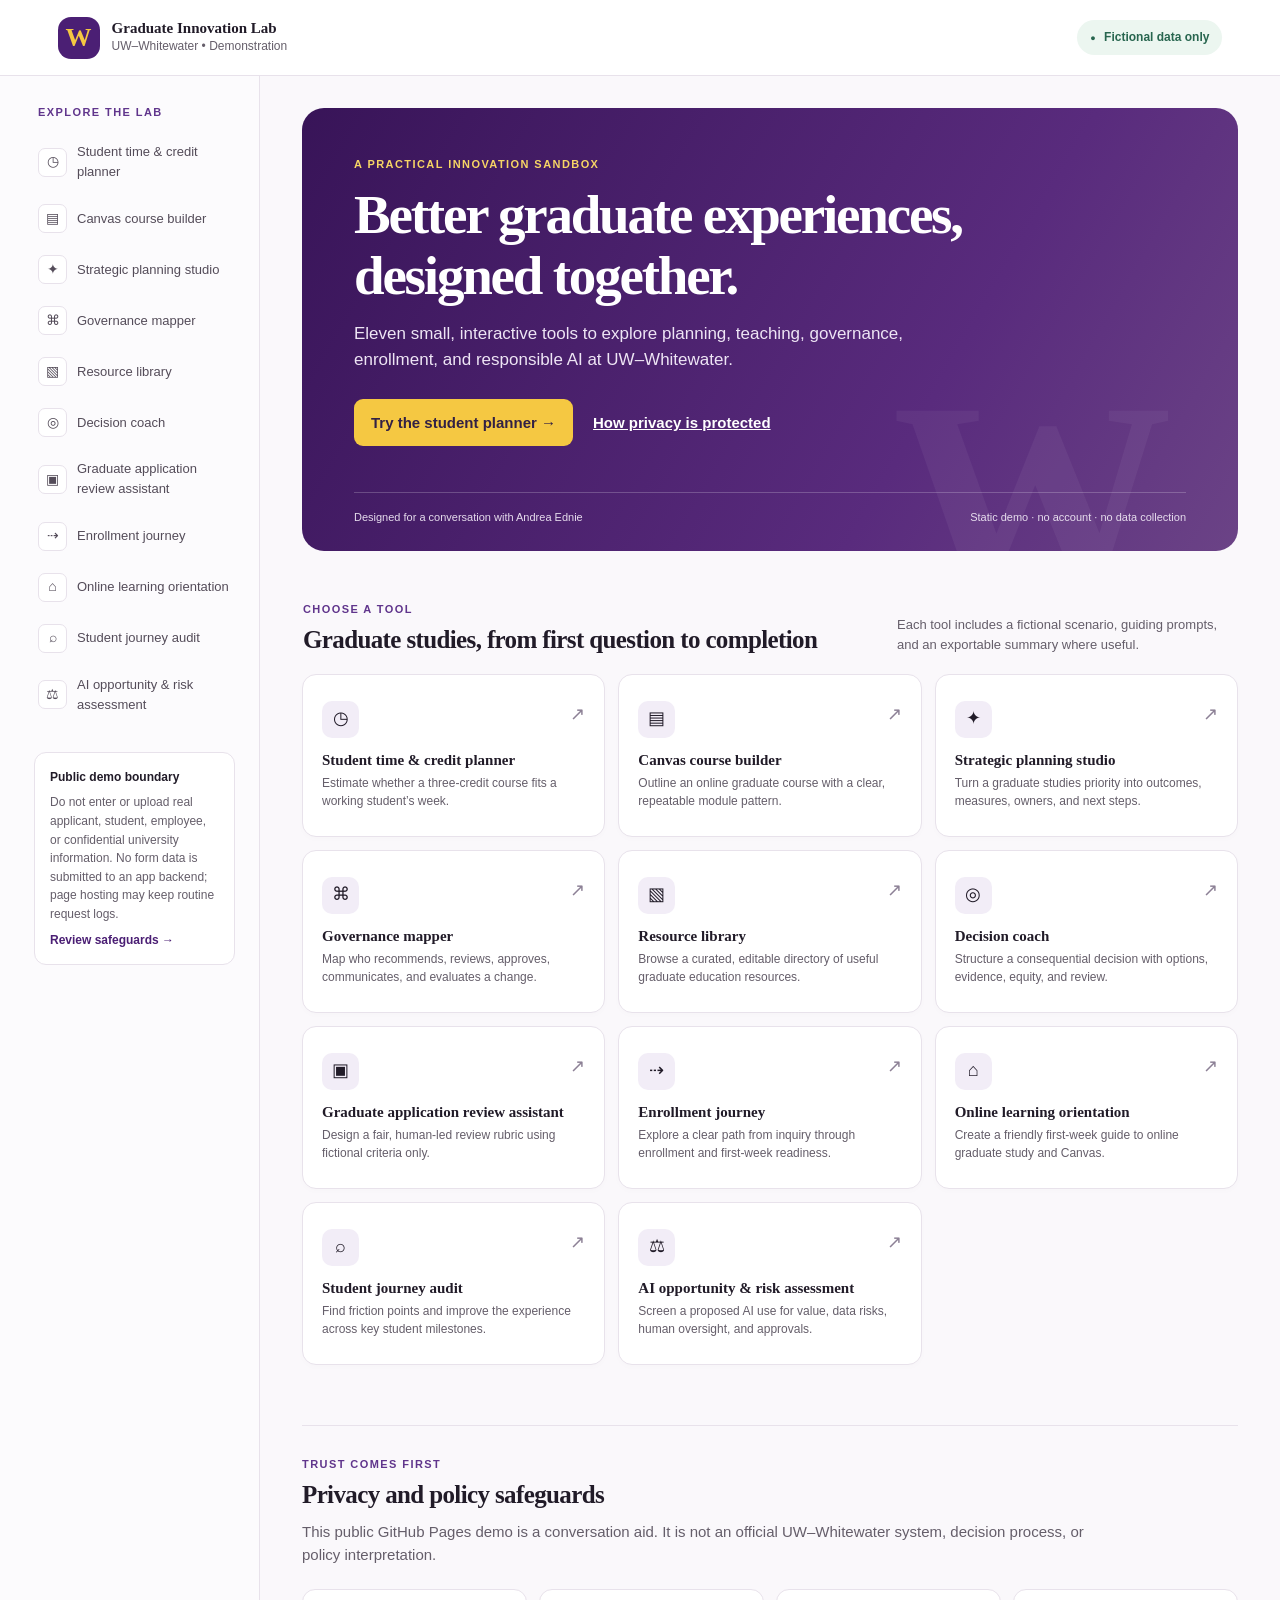
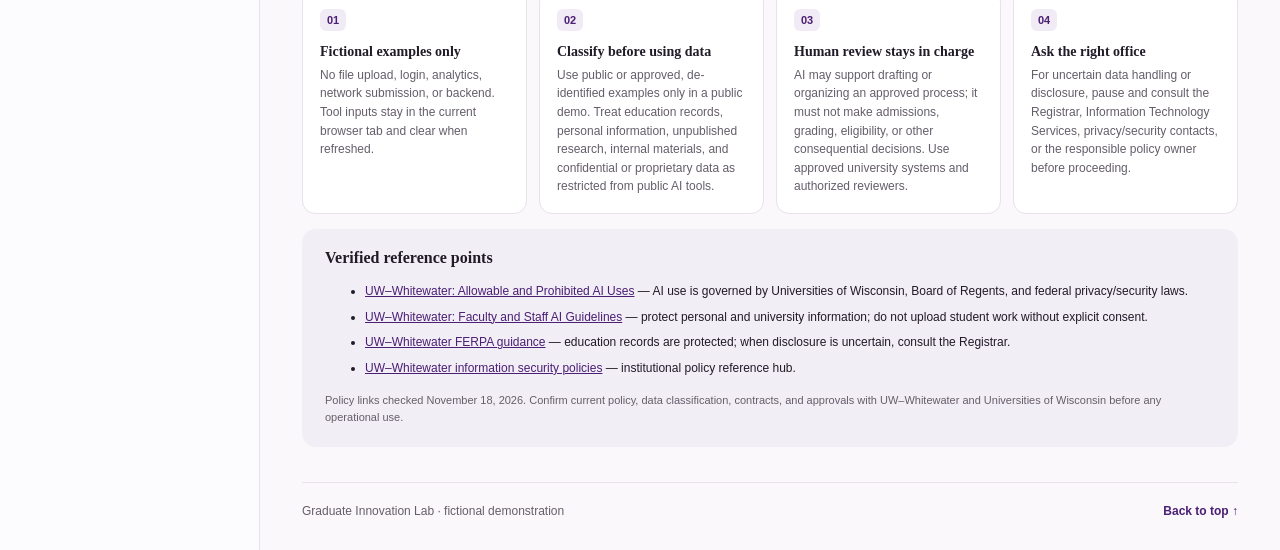
==== index.html @ 2db4199c "Rename index (2).html to index.html" ====
<!doctype html>
<html lang="en">
<head>
  <meta charset="utf-8"><meta name="viewport" content="width=device-width, initial-scale=1">
  <meta name="theme-color" content="#4b1f74"><meta name="description" content="A fictional, privacy-first graduate education innovation lab demo for UW–Whitewater.">
  <title>Graduate Innovation Lab | UW–Whitewater Demo</title><link rel="stylesheet" href="styles.css">
</head>
<body>
<a class="skip" href="#main">Skip to main content</a>
<header class="topbar"><a class="brand" href="#home" aria-label="Graduate Innovation Lab home"><span class="brandmark" aria-hidden="true">W</span><span><b>Graduate Innovation Lab</b><small>UW–Whitewater • Demonstration</small></span></a><button id="menuButton" class="menu-button" aria-expanded="false" aria-controls="sidebar">Tools <span aria-hidden="true">☰</span></button><div class="privacy-pill"><span aria-hidden="true">●</span> Fictional data only</div></header>
<div class="shell"><aside id="sidebar" class="sidebar" aria-label="Lab tools"><div class="side-label">Explore the lab</div><nav id="toolNav"></nav><div class="sidebar-note"><strong>Public demo boundary</strong><p>Do not enter or upload real applicant, student, employee, or confidential university information. No form data is submitted to an app backend; page hosting may keep routine request logs.</p><a href="#safeguards">Review safeguards →</a></div></aside>
<main id="main" tabindex="-1"><section id="home" class="hero"><div class="eyebrow">A practical innovation sandbox</div><h1>Better graduate experiences, designed together.</h1><p>Eleven small, interactive tools to explore planning, teaching, governance, enrollment, and responsible AI at UW–Whitewater.</p><div class="hero-actions"><button class="primary" data-open="planner">Try the student planner <span aria-hidden="true">→</span></button><a class="text-link" href="#safeguards">How privacy is protected</a></div><div class="hero-foot"><span>Designed for a conversation with Andrea Ednie</span><span>Static demo · no account · no data collection</span></div></section>
<section class="section-head"><div><div class="eyebrow">Choose a tool</div><h2>Graduate studies, from first question to completion</h2></div><p>Each tool includes a fictional scenario, guiding prompts, and an exportable summary where useful.</p></section>
<section id="toolGrid" class="tool-grid" aria-label="Available tools"></section>
<section id="toolWorkspace" class="workspace" aria-live="polite" hidden></section>
<section id="safeguards" class="safeguards"><div class="eyebrow">Trust comes first</div><h2>Privacy and policy safeguards</h2><p class="lead">This public GitHub Pages demo is a conversation aid. It is not an official UW–Whitewater system, decision process, or policy interpretation.</p><div class="safeguard-grid"><article><span class="icon">01</span><h3>Fictional examples only</h3><p>No file upload, login, analytics, network submission, or backend. Tool inputs stay in the current browser tab and clear when refreshed.</p></article><article><span class="icon">02</span><h3>Classify before using data</h3><p>Use public or approved, de-identified examples only in a public demo. Treat education records, personal information, unpublished research, internal materials, and confidential or proprietary data as restricted from public AI tools.</p></article><article><span class="icon">03</span><h3>Human review stays in charge</h3><p>AI may support drafting or organizing an approved process; it must not make admissions, grading, eligibility, or other consequential decisions. Use approved university systems and authorized reviewers.</p></article><article><span class="icon">04</span><h3>Ask the right office</h3><p>For uncertain data handling or disclosure, pause and consult the Registrar, Information Technology Services, privacy/security contacts, or the responsible policy owner before proceeding.</p></article></div><div class="policy-box"><h3>Verified reference points</h3><ul><li><a href="https://www.uww.edu/ai/allowable-and-prohibited-uses" target="_blank" rel="noreferrer">UW–Whitewater: Allowable and Prohibited AI Uses</a> — AI use is governed by Universities of Wisconsin, Board of Regents, and federal privacy/security laws.</li><li><a href="https://www.uww.edu/ai/guidelines/faculty-and-staff-guidelines" target="_blank" rel="noreferrer">UW–Whitewater: Faculty and Staff AI Guidelines</a> — protect personal and university information; do not upload student work without explicit consent.</li><li><a href="https://www.uww.edu/registrar/ferpa" target="_blank" rel="noreferrer">UW–Whitewater FERPA guidance</a> — education records are protected; when disclosure is uncertain, consult the Registrar.</li><li><a href="https://www.uww.edu/policies/policies-by-category/information-security-policies" target="_blank" rel="noreferrer">UW–Whitewater information security policies</a> — institutional policy reference hub.</li></ul><p class="fineprint">Policy links checked November 18, 2026. Confirm current policy, data classification, contracts, and approvals with UW–Whitewater and Universities of Wisconsin before any operational use.</p></div></section>
<footer><span>Graduate Innovation Lab · fictional demonstration</span><a href="#home">Back to top ↑</a></footer></main></div><div id="toast" role="status" aria-live="polite"></div><script src="app.js"></script></body></html>
---- styles.css ----
:root{--purple:#4b1f74;--purple2:#60358c;--gold:#f5c842;--ink:#211b28;--muted:#655e6a;--line:#e8e2eb;--bg:#faf8fb;--white:#fff;--green:#236b53;--pale:#f2edf7;--shadow:0 14px 38px #321b4410}*{box-sizing:border-box}html{scroll-behavior:smooth}body{margin:0;background:var(--bg);color:var(--ink);font:15px/1.55 'DM Sans',Arial,sans-serif}a{color:var(--purple)}button,input,select,textarea{font:inherit}button,a{touch-action:manipulation}.skip{position:absolute;left:-9999px;top:8px;background:#fff;padding:10px;z-index:99}.skip:focus{left:8px}.topbar{height:76px;background:#fff;border-bottom:1px solid var(--line);display:flex;align-items:center;padding:0 4.5%;gap:20px;position:sticky;top:0;z-index:10}.brand{display:flex;align-items:center;gap:12px;color:var(--ink);text-decoration:none}.brandmark{width:42px;height:42px;border-radius:13px;background:var(--purple);color:var(--gold);font:800 26px Manrope;display:grid;place-items:center}.brand b{display:block;font:700 15px Manrope}.brand small{display:block;font-size:12px;color:var(--muted)}.privacy-pill{margin-left:auto;background:#ecf6f0;color:#28664f;border-radius:30px;padding:8px 13px;font-weight:700;font-size:12px}.privacy-pill span{font-size:9px;margin-right:5px}.shell{display:grid;grid-template-columns:260px minmax(0,1fr);max-width:1480px;margin:auto}.sidebar{padding:28px 18px 22px 28px;border-right:1px solid var(--line);min-height:calc(100vh - 76px);background:#fcfbfd}.side-label,.eyebrow{font-size:11px;letter-spacing:.13em;text-transform:uppercase;font-weight:700;color:var(--purple2)}.side-label{padding:0 10px 12px}#toolNav{display:grid;gap:4px}.nav-item{border:0;background:none;text-align:left;width:100%;padding:9px 10px;border-radius:9px;display:flex;align-items:center;gap:10px;color:#544c59;font-size:13px;cursor:pointer}.nav-item:hover,.nav-item.active{background:#efe9f5;color:var(--purple);font-weight:700}.nav-icon{display:grid;place-items:center;background:#fff;border:1px solid var(--line);border-radius:7px;width:29px;height:29px;font-size:14px;flex:none}.sidebar-note{margin:28px 6px 0;padding:15px;background:#fff;border:1px solid var(--line);border-radius:12px;font-size:12px}.sidebar-note strong{font-size:12px}.sidebar-note p{margin:7px 0;color:var(--muted)}.sidebar-note a{font-weight:700;text-decoration:none}main{min-width:0;padding:0 42px}.hero{margin:32px 0 50px;padding:48px 52px 25px;border-radius:22px;background:linear-gradient(120deg,#381458,#592b7d 67%,#6b4386);color:#fff;position:relative;overflow:hidden}.hero:after{content:'W';font:800 280px Manrope;position:absolute;right:7%;bottom:-110px;color:#ffffff0c}.hero .eyebrow{color:#f7d565}.hero h1{font:800 clamp(33px,4.4vw,55px)/1.1 Manrope;max-width:730px;margin:12px 0 15px;letter-spacing:-.04em}.hero p{font-size:17px;color:#eee5f5;max-width:630px;margin:0}.hero-actions{display:flex;align-items:center;gap:20px;margin-top:25px}.primary,.secondary,.download,.ghost{border:0;cursor:pointer;border-radius:9px;font-weight:700;padding:12px 17px}.primary{background:var(--gold);color:#322145}.primary:hover{background:#ffda64}.text-link{color:#fff;font-weight:600}.hero-foot{display:flex;justify-content:space-between;border-top:1px solid #ffffff35;margin-top:46px;padding-top:16px;font-size:11px;color:#e6dced}.section-head{display:flex;align-items:end;justify-content:space-between;gap:25px;margin:0 1px 18px}.section-head h2,.safeguards h2{font:700 25px/1.22 Manrope;letter-spacing:-.025em;margin:7px 0 0}.section-head p{max-width:340px;margin:0;color:var(--muted);font-size:13px}.tool-grid{display:grid;grid-template-columns:repeat(3,minmax(0,1fr));gap:13px}.tool-card{background:#fff;text-align:left;border:1px solid var(--line);border-radius:14px;padding:19px;min-height:163px;cursor:pointer;transition:.18s;box-shadow:0 2px 6px #241d2b04;color:inherit}.tool-card:hover,.tool-card:focus-visible{border-color:#bda6d2;box-shadow:var(--shadow);transform:translateY(-2px)}.card-top{display:flex;justify-content:space-between}.card-icon{width:37px;height:37px;display:grid;place-items:center;border-radius:10px;background:#f2edf7;font-size:18px}.card-arrow{color:#8d8196;font-size:18px}.tool-card h3{font:700 15px Manrope;margin:14px 0 5px}.tool-card p{font-size:12px;color:var(--muted);margin:0;line-height:1.5}.workspace{margin:30px 0 46px;padding:26px;background:#fff;border:1px solid var(--line);border-radius:17px;box-shadow:var(--shadow);scroll-margin-top:100px}.workspace-header{display:flex;justify-content:space-between;gap:18px;align-items:flex-start;border-bottom:1px solid var(--line);padding-bottom:19px;margin-bottom:20px}.workspace-header h2{font:700 24px Manrope;margin:4px 0}.workspace-header p{color:var(--muted);margin:0;font-size:13px}.close-workspace{border:1px solid var(--line);background:#fff;border-radius:8px;padding:8px 11px;cursor:pointer}.workspace-layout{display:grid;grid-template-columns:minmax(0,1.4fr) minmax(220px,.75fr);gap:20px}.form-panel,.coach-panel,.result-panel{padding:18px;border-radius:12px;background:#fcfbfd;border:1px solid var(--line)}.form-panel h3,.coach-panel h3,.result-panel h3{font:700 15px Manrope;margin:0 0 12px}.fields{display:grid;grid-template-columns:1fr 1fr;gap:12px}.field{display:grid;gap:5px}.field.full{grid-column:1/-1}.field label{font-size:12px;font-weight:700}.field small{font-size:11px;color:var(--muted)}.field input,.field select,.field textarea{width:100%;border:1px solid #d9d2df;border-radius:8px;padding:10px;background:#fff;color:var(--ink)}.field input:focus,.field select:focus,.field textarea:focus{outline:3px solid #ddd0ec;border-color:var(--purple)}.field textarea{min-height:82px;resize:vertical}.actions{display:flex;flex-wrap:wrap;gap:9px;margin-top:16px}.secondary{background:var(--purple);color:#fff}.ghost{background:#fff;border:1px solid var(--line);color:var(--ink)}.download{background:#eaf4ef;color:var(--green);border:1px solid #cde2d6}.coach-panel{background:#f8f4fb}.coach-panel p,.coach-panel li{font-size:12px;color:#51485a}.coach-panel ul{padding-left:17px}.coach-tip{padding:11px;background:#fff;border-left:3px solid var(--gold);border-radius:5px;margin-top:12px;font-size:12px}.result-panel{margin-top:16px;background:#f6f9f6;border-color:#dce9df}.result-panel[hidden]{display:none}.result-panel h3{color:var(--green)}.result-content{font-size:13px}.result-content ul{padding-left:20px}.metric{display:inline-block;background:#fff;border:1px solid #d8e8de;border-radius:9px;padding:10px 13px;margin:4px 7px 6px 0}.metric b{display:block;font:700 19px Manrope;color:var(--green)}.result-content pre{white-space:pre-wrap;font:inherit}.safeguards{margin:60px 0 35px;padding-top:30px;border-top:1px solid var(--line);scroll-margin-top:90px}.safeguards .lead{color:var(--muted);max-width:800px;margin:10px 0 22px}.safeguard-grid{display:grid;grid-template-columns:repeat(4,1fr);gap:12px}.safeguard-grid article{background:#fff;border:1px solid var(--line);padding:17px;border-radius:13px}.safeguard-grid .icon{font-size:11px;font-weight:700;color:var(--purple);background:#f1ebf6;border-radius:6px;padding:5px 7px}.safeguard-grid h3{font:700 14px Manrope;margin:14px 0 6px}.safeguard-grid p{font-size:12px;color:var(--muted);margin:0}.policy-box{background:#f2eef6;border-radius:14px;padding:20px 23px;margin-top:15px}.policy-box h3{font:700 16px Manrope;margin:0}.policy-box li{font-size:12px;margin:7px 0}.fineprint{font-size:11px;color:var(--muted);margin:15px 0 0}footer{display:flex;justify-content:space-between;padding:19px 0 30px;border-top:1px solid var(--line);font-size:12px;color:var(--muted)}footer a{text-decoration:none;font-weight:700}.menu-button{display:none}#toast{position:fixed;bottom:20px;left:50%;transform:translate(-50%,20px);opacity:0;background:#22192b;color:#fff;padding:10px 16px;border-radius:9px;z-index:20;font-size:13px;transition:.2s;pointer-events:none}#toast.show{opacity:1;transform:translate(-50%,0)}
@media(max-width:1050px){main{padding:0 25px}.shell{grid-template-columns:225px 1fr}.tool-grid{grid-template-columns:repeat(2,1fr)}.safeguard-grid{grid-template-columns:repeat(2,1fr)}}@media(max-width:720px){.topbar{height:65px;padding:0 16px}.brandmark{width:37px;height:37px}.menu-button{display:block;margin-left:auto;background:white;border:1px solid var(--line);border-radius:8px;padding:7px 10px;color:var(--purple);font-weight:700}.privacy-pill{display:none}.shell{display:block}.sidebar{display:none;position:absolute;z-index:9;top:65px;left:0;right:0;min-height:0;padding:16px;background:#fff;border-bottom:1px solid var(--line);box-shadow:var(--shadow)}.sidebar.open{display:block}#toolNav{grid-template-columns:1fr 1fr}.sidebar-note{display:none}main{padding:0 16px}.hero{margin:18px 0 35px;padding:32px 25px 19px;border-radius:16px}.hero h1{font-size:35px}.hero p{font-size:15px}.hero:after{right:-10%;font-size:190px}.hero-foot{display:grid;gap:6px;margin-top:30px}.section-head{display:block}.section-head p{margin-top:9px}.tool-grid{grid-template-columns:1fr}.tool-card{min-height:0;padding:15px}.workspace{padding:17px;margin-top:24px}.workspace-layout{grid-template-columns:1fr}.fields{grid-template-columns:1fr}.field.full{grid-column:auto}.workspace-header{align-items:start}.workspace-header h2{font-size:20px}.safeguard-grid{grid-template-columns:1fr}.safeguards{margin-top:40px}.hero-actions{align-items:start;flex-direction:column;gap:11px}.policy-box{padding:17px}.policy-box ul{padding-left:20px}}
@media(prefers-reduced-motion:reduce){*,*::before,*::after{scroll-behavior:auto!important;transition:none!important}}
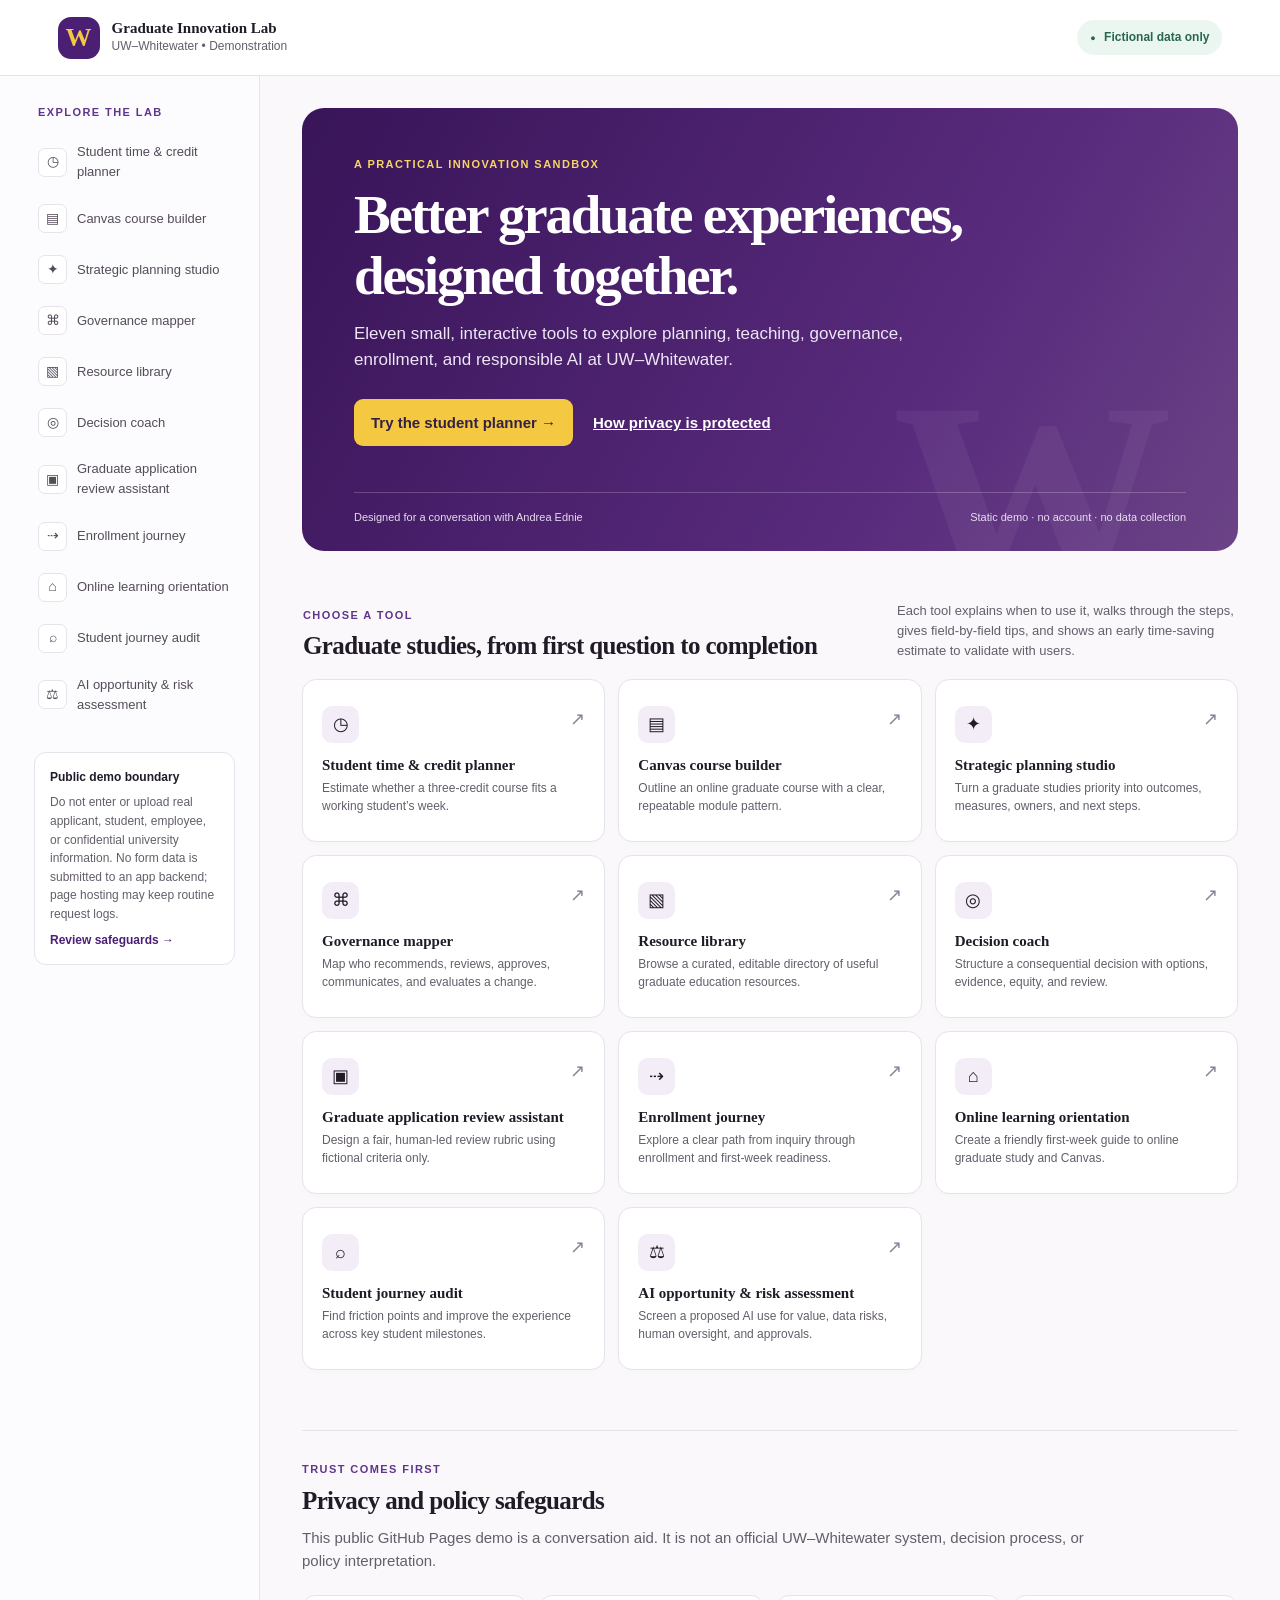
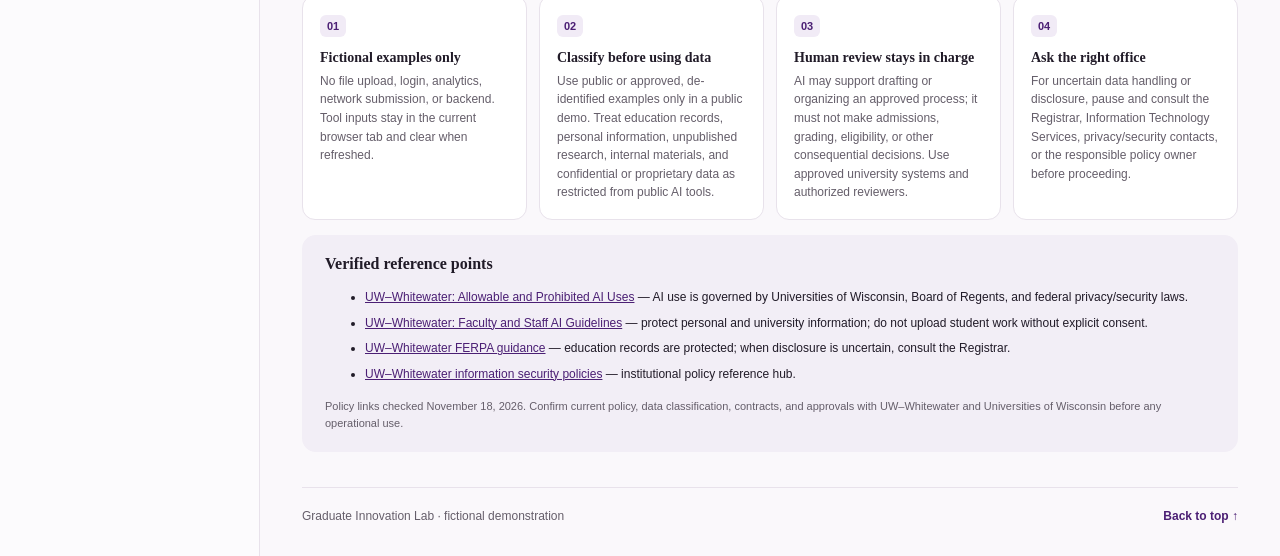
==== commit c7cf89f8: "Add files via upload" ====
--- a/index.html
+++ b/index.html
@@ -10,7 +10,7 @@
 <header class="topbar"><a class="brand" href="#home" aria-label="Graduate Innovation Lab home"><span class="brandmark" aria-hidden="true">W</span><span><b>Graduate Innovation Lab</b><small>UW–Whitewater • Demonstration</small></span></a><button id="menuButton" class="menu-button" aria-expanded="false" aria-controls="sidebar">Tools <span aria-hidden="true">☰</span></button><div class="privacy-pill"><span aria-hidden="true">●</span> Fictional data only</div></header>
 <div class="shell"><aside id="sidebar" class="sidebar" aria-label="Lab tools"><div class="side-label">Explore the lab</div><nav id="toolNav"></nav><div class="sidebar-note"><strong>Public demo boundary</strong><p>Do not enter or upload real applicant, student, employee, or confidential university information. No form data is submitted to an app backend; page hosting may keep routine request logs.</p><a href="#safeguards">Review safeguards →</a></div></aside>
 <main id="main" tabindex="-1"><section id="home" class="hero"><div class="eyebrow">A practical innovation sandbox</div><h1>Better graduate experiences, designed together.</h1><p>Eleven small, interactive tools to explore planning, teaching, governance, enrollment, and responsible AI at UW–Whitewater.</p><div class="hero-actions"><button class="primary" data-open="planner">Try the student planner <span aria-hidden="true">→</span></button><a class="text-link" href="#safeguards">How privacy is protected</a></div><div class="hero-foot"><span>Designed for a conversation with Andrea Ednie</span><span>Static demo · no account · no data collection</span></div></section>
-<section class="section-head"><div><div class="eyebrow">Choose a tool</div><h2>Graduate studies, from first question to completion</h2></div><p>Each tool includes a fictional scenario, guiding prompts, and an exportable summary where useful.</p></section>
+<section class="section-head"><div><div class="eyebrow">Choose a tool</div><h2>Graduate studies, from first question to completion</h2></div><p>Each tool explains when to use it, walks through the steps, gives field-by-field tips, and shows an early time-saving estimate to validate with users.</p></section>
 <section id="toolGrid" class="tool-grid" aria-label="Available tools"></section>
 <section id="toolWorkspace" class="workspace" aria-live="polite" hidden></section>
 <section id="safeguards" class="safeguards"><div class="eyebrow">Trust comes first</div><h2>Privacy and policy safeguards</h2><p class="lead">This public GitHub Pages demo is a conversation aid. It is not an official UW–Whitewater system, decision process, or policy interpretation.</p><div class="safeguard-grid"><article><span class="icon">01</span><h3>Fictional examples only</h3><p>No file upload, login, analytics, network submission, or backend. Tool inputs stay in the current browser tab and clear when refreshed.</p></article><article><span class="icon">02</span><h3>Classify before using data</h3><p>Use public or approved, de-identified examples only in a public demo. Treat education records, personal information, unpublished research, internal materials, and confidential or proprietary data as restricted from public AI tools.</p></article><article><span class="icon">03</span><h3>Human review stays in charge</h3><p>AI may support drafting or organizing an approved process; it must not make admissions, grading, eligibility, or other consequential decisions. Use approved university systems and authorized reviewers.</p></article><article><span class="icon">04</span><h3>Ask the right office</h3><p>For uncertain data handling or disclosure, pause and consult the Registrar, Information Technology Services, privacy/security contacts, or the responsible policy owner before proceeding.</p></article></div><div class="policy-box"><h3>Verified reference points</h3><ul><li><a href="https://www.uww.edu/ai/allowable-and-prohibited-uses" target="_blank" rel="noreferrer">UW–Whitewater: Allowable and Prohibited AI Uses</a> — AI use is governed by Universities of Wisconsin, Board of Regents, and federal privacy/security laws.</li><li><a href="https://www.uww.edu/ai/guidelines/faculty-and-staff-guidelines" target="_blank" rel="noreferrer">UW–Whitewater: Faculty and Staff AI Guidelines</a> — protect personal and university information; do not upload student work without explicit consent.</li><li><a href="https://www.uww.edu/registrar/ferpa" target="_blank" rel="noreferrer">UW–Whitewater FERPA guidance</a> — education records are protected; when disclosure is uncertain, consult the Registrar.</li><li><a href="https://www.uww.edu/policies/policies-by-category/information-security-policies" target="_blank" rel="noreferrer">UW–Whitewater information security policies</a> — institutional policy reference hub.</li></ul><p class="fineprint">Policy links checked November 18, 2026. Confirm current policy, data classification, contracts, and approvals with UW–Whitewater and Universities of Wisconsin before any operational use.</p></div></section>
--- a/styles.css
+++ b/styles.css
@@ -1,3 +1,3 @@
-:root{--purple:#4b1f74;--purple2:#60358c;--gold:#f5c842;--ink:#211b28;--muted:#655e6a;--line:#e8e2eb;--bg:#faf8fb;--white:#fff;--green:#236b53;--pale:#f2edf7;--shadow:0 14px 38px #321b4410}*{box-sizing:border-box}html{scroll-behavior:smooth}body{margin:0;background:var(--bg);color:var(--ink);font:15px/1.55 'DM Sans',Arial,sans-serif}a{color:var(--purple)}button,input,select,textarea{font:inherit}button,a{touch-action:manipulation}.skip{position:absolute;left:-9999px;top:8px;background:#fff;padding:10px;z-index:99}.skip:focus{left:8px}.topbar{height:76px;background:#fff;border-bottom:1px solid var(--line);display:flex;align-items:center;padding:0 4.5%;gap:20px;position:sticky;top:0;z-index:10}.brand{display:flex;align-items:center;gap:12px;color:var(--ink);text-decoration:none}.brandmark{width:42px;height:42px;border-radius:13px;background:var(--purple);color:var(--gold);font:800 26px Manrope;display:grid;place-items:center}.brand b{display:block;font:700 15px Manrope}.brand small{display:block;font-size:12px;color:var(--muted)}.privacy-pill{margin-left:auto;background:#ecf6f0;color:#28664f;border-radius:30px;padding:8px 13px;font-weight:700;font-size:12px}.privacy-pill span{font-size:9px;margin-right:5px}.shell{display:grid;grid-template-columns:260px minmax(0,1fr);max-width:1480px;margin:auto}.sidebar{padding:28px 18px 22px 28px;border-right:1px solid var(--line);min-height:calc(100vh - 76px);background:#fcfbfd}.side-label,.eyebrow{font-size:11px;letter-spacing:.13em;text-transform:uppercase;font-weight:700;color:var(--purple2)}.side-label{padding:0 10px 12px}#toolNav{display:grid;gap:4px}.nav-item{border:0;background:none;text-align:left;width:100%;padding:9px 10px;border-radius:9px;display:flex;align-items:center;gap:10px;color:#544c59;font-size:13px;cursor:pointer}.nav-item:hover,.nav-item.active{background:#efe9f5;color:var(--purple);font-weight:700}.nav-icon{display:grid;place-items:center;background:#fff;border:1px solid var(--line);border-radius:7px;width:29px;height:29px;font-size:14px;flex:none}.sidebar-note{margin:28px 6px 0;padding:15px;background:#fff;border:1px solid var(--line);border-radius:12px;font-size:12px}.sidebar-note strong{font-size:12px}.sidebar-note p{margin:7px 0;color:var(--muted)}.sidebar-note a{font-weight:700;text-decoration:none}main{min-width:0;padding:0 42px}.hero{margin:32px 0 50px;padding:48px 52px 25px;border-radius:22px;background:linear-gradient(120deg,#381458,#592b7d 67%,#6b4386);color:#fff;position:relative;overflow:hidden}.hero:after{content:'W';font:800 280px Manrope;position:absolute;right:7%;bottom:-110px;color:#ffffff0c}.hero .eyebrow{color:#f7d565}.hero h1{font:800 clamp(33px,4.4vw,55px)/1.1 Manrope;max-width:730px;margin:12px 0 15px;letter-spacing:-.04em}.hero p{font-size:17px;color:#eee5f5;max-width:630px;margin:0}.hero-actions{display:flex;align-items:center;gap:20px;margin-top:25px}.primary,.secondary,.download,.ghost{border:0;cursor:pointer;border-radius:9px;font-weight:700;padding:12px 17px}.primary{background:var(--gold);color:#322145}.primary:hover{background:#ffda64}.text-link{color:#fff;font-weight:600}.hero-foot{display:flex;justify-content:space-between;border-top:1px solid #ffffff35;margin-top:46px;padding-top:16px;font-size:11px;color:#e6dced}.section-head{display:flex;align-items:end;justify-content:space-between;gap:25px;margin:0 1px 18px}.section-head h2,.safeguards h2{font:700 25px/1.22 Manrope;letter-spacing:-.025em;margin:7px 0 0}.section-head p{max-width:340px;margin:0;color:var(--muted);font-size:13px}.tool-grid{display:grid;grid-template-columns:repeat(3,minmax(0,1fr));gap:13px}.tool-card{background:#fff;text-align:left;border:1px solid var(--line);border-radius:14px;padding:19px;min-height:163px;cursor:pointer;transition:.18s;box-shadow:0 2px 6px #241d2b04;color:inherit}.tool-card:hover,.tool-card:focus-visible{border-color:#bda6d2;box-shadow:var(--shadow);transform:translateY(-2px)}.card-top{display:flex;justify-content:space-between}.card-icon{width:37px;height:37px;display:grid;place-items:center;border-radius:10px;background:#f2edf7;font-size:18px}.card-arrow{color:#8d8196;font-size:18px}.tool-card h3{font:700 15px Manrope;margin:14px 0 5px}.tool-card p{font-size:12px;color:var(--muted);margin:0;line-height:1.5}.workspace{margin:30px 0 46px;padding:26px;background:#fff;border:1px solid var(--line);border-radius:17px;box-shadow:var(--shadow);scroll-margin-top:100px}.workspace-header{display:flex;justify-content:space-between;gap:18px;align-items:flex-start;border-bottom:1px solid var(--line);padding-bottom:19px;margin-bottom:20px}.workspace-header h2{font:700 24px Manrope;margin:4px 0}.workspace-header p{color:var(--muted);margin:0;font-size:13px}.close-workspace{border:1px solid var(--line);background:#fff;border-radius:8px;padding:8px 11px;cursor:pointer}.workspace-layout{display:grid;grid-template-columns:minmax(0,1.4fr) minmax(220px,.75fr);gap:20px}.form-panel,.coach-panel,.result-panel{padding:18px;border-radius:12px;background:#fcfbfd;border:1px solid var(--line)}.form-panel h3,.coach-panel h3,.result-panel h3{font:700 15px Manrope;margin:0 0 12px}.fields{display:grid;grid-template-columns:1fr 1fr;gap:12px}.field{display:grid;gap:5px}.field.full{grid-column:1/-1}.field label{font-size:12px;font-weight:700}.field small{font-size:11px;color:var(--muted)}.field input,.field select,.field textarea{width:100%;border:1px solid #d9d2df;border-radius:8px;padding:10px;background:#fff;color:var(--ink)}.field input:focus,.field select:focus,.field textarea:focus{outline:3px solid #ddd0ec;border-color:var(--purple)}.field textarea{min-height:82px;resize:vertical}.actions{display:flex;flex-wrap:wrap;gap:9px;margin-top:16px}.secondary{background:var(--purple);color:#fff}.ghost{background:#fff;border:1px solid var(--line);color:var(--ink)}.download{background:#eaf4ef;color:var(--green);border:1px solid #cde2d6}.coach-panel{background:#f8f4fb}.coach-panel p,.coach-panel li{font-size:12px;color:#51485a}.coach-panel ul{padding-left:17px}.coach-tip{padding:11px;background:#fff;border-left:3px solid var(--gold);border-radius:5px;margin-top:12px;font-size:12px}.result-panel{margin-top:16px;background:#f6f9f6;border-color:#dce9df}.result-panel[hidden]{display:none}.result-panel h3{color:var(--green)}.result-content{font-size:13px}.result-content ul{padding-left:20px}.metric{display:inline-block;background:#fff;border:1px solid #d8e8de;border-radius:9px;padding:10px 13px;margin:4px 7px 6px 0}.metric b{display:block;font:700 19px Manrope;color:var(--green)}.result-content pre{white-space:pre-wrap;font:inherit}.safeguards{margin:60px 0 35px;padding-top:30px;border-top:1px solid var(--line);scroll-margin-top:90px}.safeguards .lead{color:var(--muted);max-width:800px;margin:10px 0 22px}.safeguard-grid{display:grid;grid-template-columns:repeat(4,1fr);gap:12px}.safeguard-grid article{background:#fff;border:1px solid var(--line);padding:17px;border-radius:13px}.safeguard-grid .icon{font-size:11px;font-weight:700;color:var(--purple);background:#f1ebf6;border-radius:6px;padding:5px 7px}.safeguard-grid h3{font:700 14px Manrope;margin:14px 0 6px}.safeguard-grid p{font-size:12px;color:var(--muted);margin:0}.policy-box{background:#f2eef6;border-radius:14px;padding:20px 23px;margin-top:15px}.policy-box h3{font:700 16px Manrope;margin:0}.policy-box li{font-size:12px;margin:7px 0}.fineprint{font-size:11px;color:var(--muted);margin:15px 0 0}footer{display:flex;justify-content:space-between;padding:19px 0 30px;border-top:1px solid var(--line);font-size:12px;color:var(--muted)}footer a{text-decoration:none;font-weight:700}.menu-button{display:none}#toast{position:fixed;bottom:20px;left:50%;transform:translate(-50%,20px);opacity:0;background:#22192b;color:#fff;padding:10px 16px;border-radius:9px;z-index:20;font-size:13px;transition:.2s;pointer-events:none}#toast.show{opacity:1;transform:translate(-50%,0)}
-@media(max-width:1050px){main{padding:0 25px}.shell{grid-template-columns:225px 1fr}.tool-grid{grid-template-columns:repeat(2,1fr)}.safeguard-grid{grid-template-columns:repeat(2,1fr)}}@media(max-width:720px){.topbar{height:65px;padding:0 16px}.brandmark{width:37px;height:37px}.menu-button{display:block;margin-left:auto;background:white;border:1px solid var(--line);border-radius:8px;padding:7px 10px;color:var(--purple);font-weight:700}.privacy-pill{display:none}.shell{display:block}.sidebar{display:none;position:absolute;z-index:9;top:65px;left:0;right:0;min-height:0;padding:16px;background:#fff;border-bottom:1px solid var(--line);box-shadow:var(--shadow)}.sidebar.open{display:block}#toolNav{grid-template-columns:1fr 1fr}.sidebar-note{display:none}main{padding:0 16px}.hero{margin:18px 0 35px;padding:32px 25px 19px;border-radius:16px}.hero h1{font-size:35px}.hero p{font-size:15px}.hero:after{right:-10%;font-size:190px}.hero-foot{display:grid;gap:6px;margin-top:30px}.section-head{display:block}.section-head p{margin-top:9px}.tool-grid{grid-template-columns:1fr}.tool-card{min-height:0;padding:15px}.workspace{padding:17px;margin-top:24px}.workspace-layout{grid-template-columns:1fr}.fields{grid-template-columns:1fr}.field.full{grid-column:auto}.workspace-header{align-items:start}.workspace-header h2{font-size:20px}.safeguard-grid{grid-template-columns:1fr}.safeguards{margin-top:40px}.hero-actions{align-items:start;flex-direction:column;gap:11px}.policy-box{padding:17px}.policy-box ul{padding-left:20px}}
+:root{--purple:#4b1f74;--purple2:#60358c;--gold:#f5c842;--ink:#211b28;--muted:#655e6a;--line:#e8e2eb;--bg:#faf8fb;--white:#fff;--green:#236b53;--pale:#f2edf7;--shadow:0 14px 38px #321b4410}*{box-sizing:border-box}html{scroll-behavior:smooth}body{margin:0;background:var(--bg);color:var(--ink);font:15px/1.55 'DM Sans',Arial,sans-serif}a{color:var(--purple)}button,input,select,textarea{font:inherit}button,a{touch-action:manipulation}.skip{position:absolute;left:-9999px;top:8px;background:#fff;padding:10px;z-index:99}.skip:focus{left:8px}.topbar{height:76px;background:#fff;border-bottom:1px solid var(--line);display:flex;align-items:center;padding:0 4.5%;gap:20px;position:sticky;top:0;z-index:10}.brand{display:flex;align-items:center;gap:12px;color:var(--ink);text-decoration:none}.brandmark{width:42px;height:42px;border-radius:13px;background:var(--purple);color:var(--gold);font:800 26px Manrope;display:grid;place-items:center}.brand b{display:block;font:700 15px Manrope}.brand small{display:block;font-size:12px;color:var(--muted)}.privacy-pill{margin-left:auto;background:#ecf6f0;color:#28664f;border-radius:30px;padding:8px 13px;font-weight:700;font-size:12px}.privacy-pill span{font-size:9px;margin-right:5px}.shell{display:grid;grid-template-columns:260px minmax(0,1fr);max-width:1480px;margin:auto}.sidebar{padding:28px 18px 22px 28px;border-right:1px solid var(--line);min-height:calc(100vh - 76px);background:#fcfbfd}.side-label,.eyebrow{font-size:11px;letter-spacing:.13em;text-transform:uppercase;font-weight:700;color:var(--purple2)}.side-label{padding:0 10px 12px}#toolNav{display:grid;gap:4px}.nav-item{border:0;background:none;text-align:left;width:100%;padding:9px 10px;border-radius:9px;display:flex;align-items:center;gap:10px;color:#544c59;font-size:13px;cursor:pointer}.nav-item:hover,.nav-item.active{background:#efe9f5;color:var(--purple);font-weight:700}.nav-icon{display:grid;place-items:center;background:#fff;border:1px solid var(--line);border-radius:7px;width:29px;height:29px;font-size:14px;flex:none}.sidebar-note{margin:28px 6px 0;padding:15px;background:#fff;border:1px solid var(--line);border-radius:12px;font-size:12px}.sidebar-note strong{font-size:12px}.sidebar-note p{margin:7px 0;color:var(--muted)}.sidebar-note a{font-weight:700;text-decoration:none}main{min-width:0;padding:0 42px}.hero{margin:32px 0 50px;padding:48px 52px 25px;border-radius:22px;background:linear-gradient(120deg,#381458,#592b7d 67%,#6b4386);color:#fff;position:relative;overflow:hidden}.hero:after{content:'W';font:800 280px Manrope;position:absolute;right:7%;bottom:-110px;color:#ffffff0c}.hero .eyebrow{color:#f7d565}.hero h1{font:800 clamp(33px,4.4vw,55px)/1.1 Manrope;max-width:730px;margin:12px 0 15px;letter-spacing:-.04em}.hero p{font-size:17px;color:#eee5f5;max-width:630px;margin:0}.hero-actions{display:flex;align-items:center;gap:20px;margin-top:25px}.primary,.secondary,.download,.ghost{border:0;cursor:pointer;border-radius:9px;font-weight:700;padding:12px 17px}.primary{background:var(--gold);color:#322145}.primary:hover{background:#ffda64}.text-link{color:#fff;font-weight:600}.hero-foot{display:flex;justify-content:space-between;border-top:1px solid #ffffff35;margin-top:46px;padding-top:16px;font-size:11px;color:#e6dced}.section-head{display:flex;align-items:end;justify-content:space-between;gap:25px;margin:0 1px 18px}.section-head h2,.safeguards h2{font:700 25px/1.22 Manrope;letter-spacing:-.025em;margin:7px 0 0}.section-head p{max-width:340px;margin:0;color:var(--muted);font-size:13px}.tool-grid{display:grid;grid-template-columns:repeat(3,minmax(0,1fr));gap:13px}.tool-card{background:#fff;text-align:left;border:1px solid var(--line);border-radius:14px;padding:19px;min-height:163px;cursor:pointer;transition:.18s;box-shadow:0 2px 6px #241d2b04;color:inherit}.tool-card:hover,.tool-card:focus-visible{border-color:#bda6d2;box-shadow:var(--shadow);transform:translateY(-2px)}.card-top{display:flex;justify-content:space-between}.card-icon{width:37px;height:37px;display:grid;place-items:center;border-radius:10px;background:#f2edf7;font-size:18px}.card-arrow{color:#8d8196;font-size:18px}.tool-card h3{font:700 15px Manrope;margin:14px 0 5px}.tool-card p{font-size:12px;color:var(--muted);margin:0;line-height:1.5}.workspace{margin:30px 0 46px;padding:26px;background:#fff;border:1px solid var(--line);border-radius:17px;box-shadow:var(--shadow);scroll-margin-top:100px}.workspace-header{display:flex;justify-content:space-between;gap:18px;align-items:flex-start;border-bottom:1px solid var(--line);padding-bottom:19px;margin-bottom:20px}.workspace-header h2{font:700 24px Manrope;margin:4px 0}.workspace-header p{color:var(--muted);margin:0;font-size:13px}.close-workspace{border:1px solid var(--line);background:#fff;border-radius:8px;padding:8px 11px;cursor:pointer}.workspace-layout{display:grid;grid-template-columns:minmax(0,1.4fr) minmax(220px,.75fr);gap:20px}.tool-guide{padding:18px 20px;margin:0 0 20px;border:1px solid #dfd4e8;border-radius:13px;background:linear-gradient(135deg,#faf7fc,#f5f0f8)}.guide-overview{display:grid;grid-template-columns:minmax(0,1.5fr) minmax(220px,.8fr);gap:16px;align-items:stretch}.guide-overview strong,.tool-guide h3{font:700 14px Manrope}.guide-overview p{font-size:12px;color:#51485a;margin:6px 0 0}.time-estimate{background:#fff;border:1px solid var(--line);border-radius:10px;padding:12px;display:grid;gap:4px}.time-estimate b{font:700 22px Manrope;color:var(--green)}.time-estimate small{font-size:11px;color:var(--muted);line-height:1.4}.tool-guide h3{margin:17px 0 7px}.tool-guide ol{padding-left:21px;margin:8px 0}.tool-guide li{font-size:12px;color:#51485a;padding:3px 0}.estimate-note{font-size:11px;color:var(--muted);margin:13px 0 0;padding-top:10px;border-top:1px solid #e8e0ed}.form-panel,.coach-panel,.result-panel{padding:18px;border-radius:12px;background:#fcfbfd;border:1px solid var(--line)}.form-panel h3,.coach-panel h3,.result-panel h3{font:700 15px Manrope;margin:0 0 12px}.fields{display:grid;grid-template-columns:1fr 1fr;gap:12px}.field{display:grid;gap:5px}.field.full{grid-column:1/-1}.field label{font-size:12px;font-weight:700}.field small{font-size:11px;color:var(--muted)}.field input,.field select,.field textarea{width:100%;border:1px solid #d9d2df;border-radius:8px;padding:10px;background:#fff;color:var(--ink)}.field input:focus,.field select:focus,.field textarea:focus{outline:3px solid #ddd0ec;border-color:var(--purple)}.field textarea{min-height:82px;resize:vertical}.actions{display:flex;flex-wrap:wrap;gap:9px;margin-top:16px}.secondary{background:var(--purple);color:#fff}.ghost{background:#fff;border:1px solid var(--line);color:var(--ink)}.download{background:#eaf4ef;color:var(--green);border:1px solid #cde2d6}.coach-panel{background:#f8f4fb}.coach-panel p,.coach-panel li{font-size:12px;color:#51485a}.coach-panel ul{padding-left:17px}.coach-tip{padding:11px;background:#fff;border-left:3px solid var(--gold);border-radius:5px;margin-top:12px;font-size:12px}.result-panel{margin-top:16px;background:#f6f9f6;border-color:#dce9df}.result-panel[hidden]{display:none}.result-panel h3{color:var(--green)}.result-content{font-size:13px}.result-content ul{padding-left:20px}.metric{display:inline-block;background:#fff;border:1px solid #d8e8de;border-radius:9px;padding:10px 13px;margin:4px 7px 6px 0}.metric b{display:block;font:700 19px Manrope;color:var(--green)}.result-content pre{white-space:pre-wrap;font:inherit}.safeguards{margin:60px 0 35px;padding-top:30px;border-top:1px solid var(--line);scroll-margin-top:90px}.safeguards .lead{color:var(--muted);max-width:800px;margin:10px 0 22px}.safeguard-grid{display:grid;grid-template-columns:repeat(4,1fr);gap:12px}.safeguard-grid article{background:#fff;border:1px solid var(--line);padding:17px;border-radius:13px}.safeguard-grid .icon{font-size:11px;font-weight:700;color:var(--purple);background:#f1ebf6;border-radius:6px;padding:5px 7px}.safeguard-grid h3{font:700 14px Manrope;margin:14px 0 6px}.safeguard-grid p{font-size:12px;color:var(--muted);margin:0}.policy-box{background:#f2eef6;border-radius:14px;padding:20px 23px;margin-top:15px}.policy-box h3{font:700 16px Manrope;margin:0}.policy-box li{font-size:12px;margin:7px 0}.fineprint{font-size:11px;color:var(--muted);margin:15px 0 0}footer{display:flex;justify-content:space-between;padding:19px 0 30px;border-top:1px solid var(--line);font-size:12px;color:var(--muted)}footer a{text-decoration:none;font-weight:700}.menu-button{display:none}#toast{position:fixed;bottom:20px;left:50%;transform:translate(-50%,20px);opacity:0;background:#22192b;color:#fff;padding:10px 16px;border-radius:9px;z-index:20;font-size:13px;transition:.2s;pointer-events:none}#toast.show{opacity:1;transform:translate(-50%,0)}
+@media(max-width:1050px){main{padding:0 25px}.shell{grid-template-columns:225px 1fr}.tool-grid{grid-template-columns:repeat(2,1fr)}.safeguard-grid{grid-template-columns:repeat(2,1fr)}}@media(max-width:720px){.guide-overview{grid-template-columns:1fr}.time-estimate{grid-template-columns:1fr}.topbar{height:65px;padding:0 16px}.brandmark{width:37px;height:37px}.menu-button{display:block;margin-left:auto;background:white;border:1px solid var(--line);border-radius:8px;padding:7px 10px;color:var(--purple);font-weight:700}.privacy-pill{display:none}.shell{display:block}.sidebar{display:none;position:absolute;z-index:9;top:65px;left:0;right:0;min-height:0;padding:16px;background:#fff;border-bottom:1px solid var(--line);box-shadow:var(--shadow)}.sidebar.open{display:block}#toolNav{grid-template-columns:1fr 1fr}.sidebar-note{display:none}main{padding:0 16px}.hero{margin:18px 0 35px;padding:32px 25px 19px;border-radius:16px}.hero h1{font-size:35px}.hero p{font-size:15px}.hero:after{right:-10%;font-size:190px}.hero-foot{display:grid;gap:6px;margin-top:30px}.section-head{display:block}.section-head p{margin-top:9px}.tool-grid{grid-template-columns:1fr}.tool-card{min-height:0;padding:15px}.workspace{padding:17px;margin-top:24px}.workspace-layout{grid-template-columns:1fr}.fields{grid-template-columns:1fr}.field.full{grid-column:auto}.workspace-header{align-items:start}.workspace-header h2{font-size:20px}.safeguard-grid{grid-template-columns:1fr}.safeguards{margin-top:40px}.hero-actions{align-items:start;flex-direction:column;gap:11px}.policy-box{padding:17px}.policy-box ul{padding-left:20px}}
 @media(prefers-reduced-motion:reduce){*,*::before,*::after{scroll-behavior:auto!important;transition:none!important}}
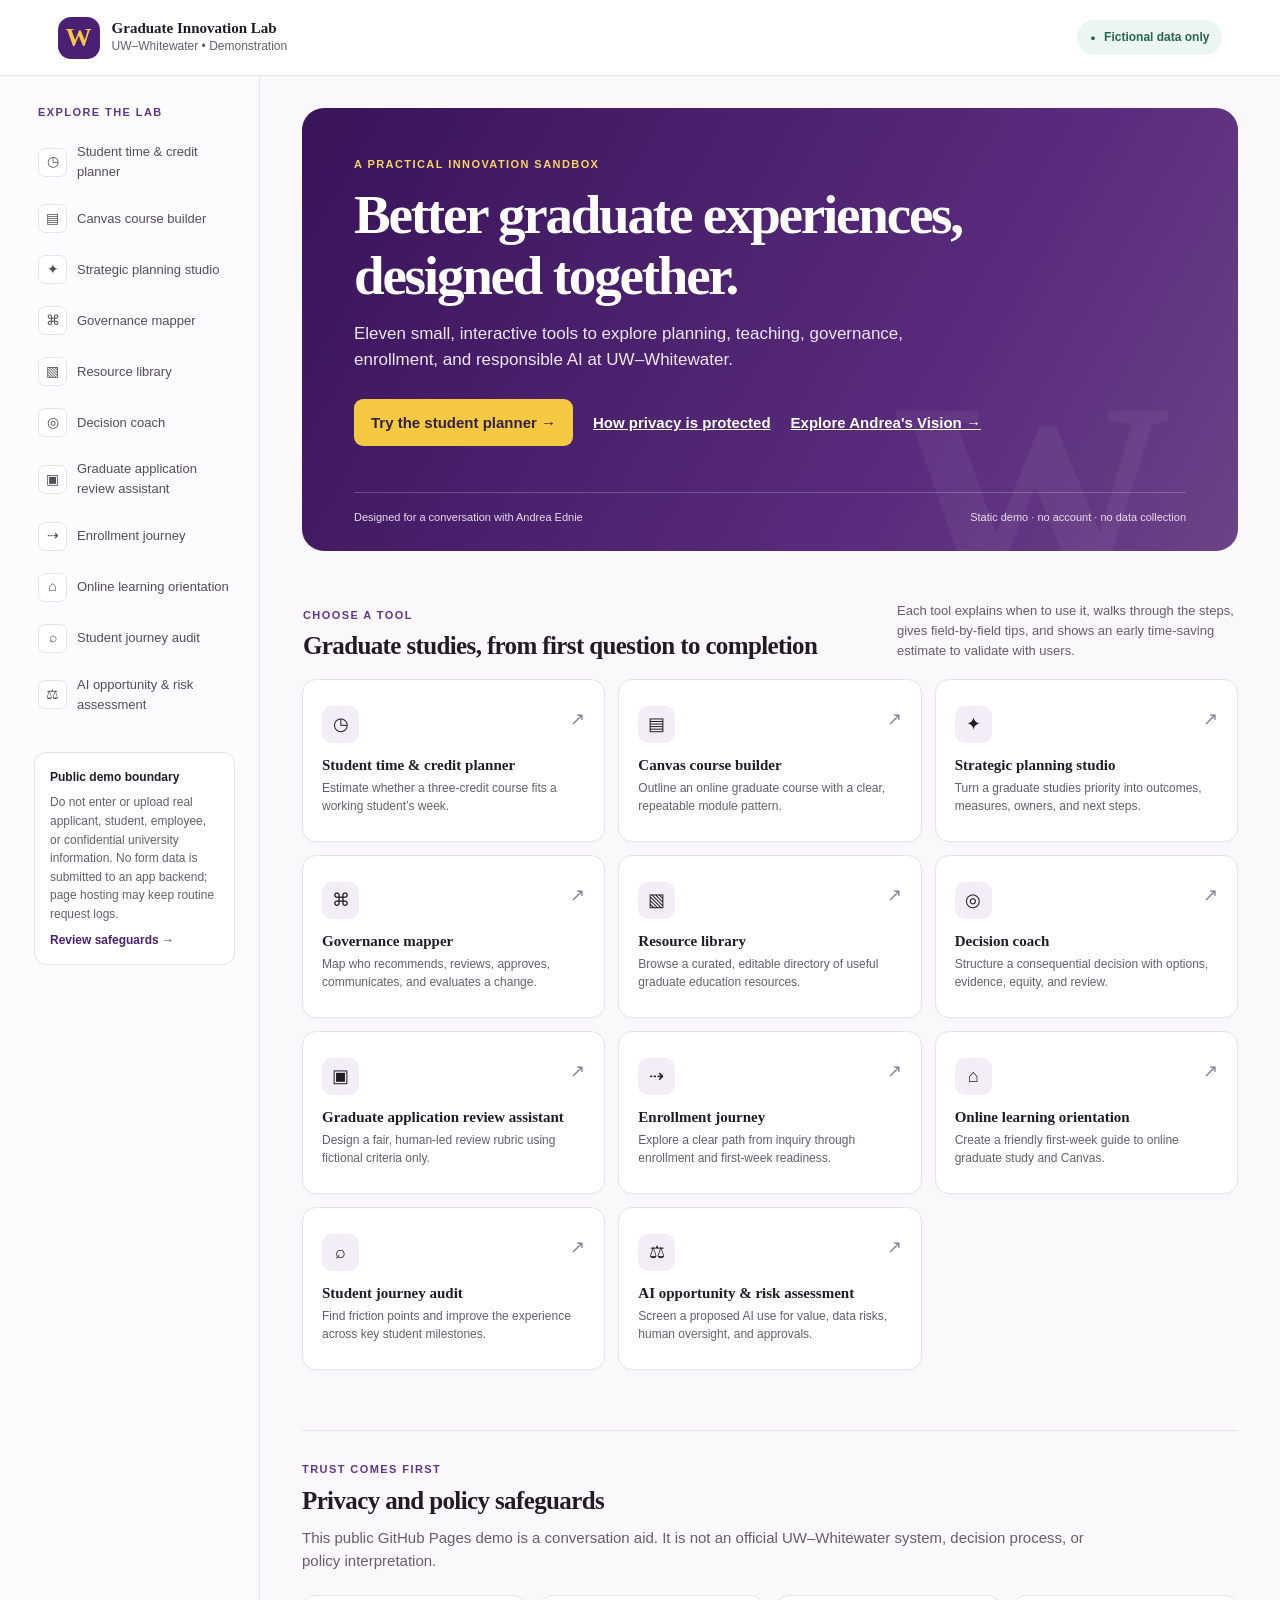
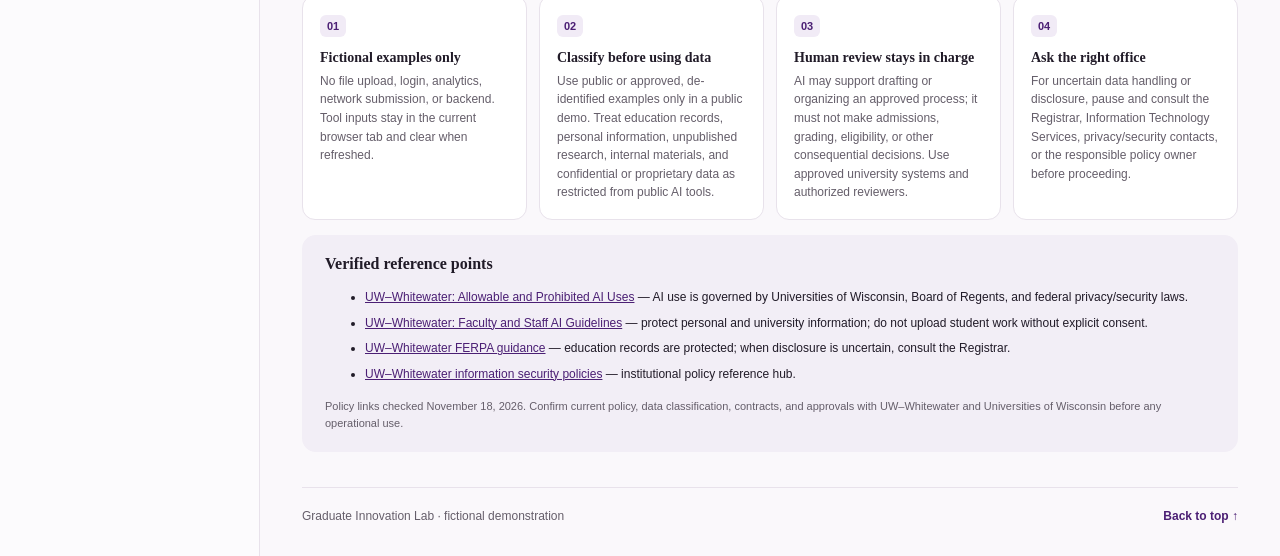
==== commit 3f7d1c36: "Add link to explore Andrea's Vision in hero section Added a link to explore Andrea's vision in the h" ====
--- a/index.html
+++ b/index.html
@@ -9,7 +9,9 @@
 <a class="skip" href="#main">Skip to main content</a>
 <header class="topbar"><a class="brand" href="#home" aria-label="Graduate Innovation Lab home"><span class="brandmark" aria-hidden="true">W</span><span><b>Graduate Innovation Lab</b><small>UW–Whitewater • Demonstration</small></span></a><button id="menuButton" class="menu-button" aria-expanded="false" aria-controls="sidebar">Tools <span aria-hidden="true">☰</span></button><div class="privacy-pill"><span aria-hidden="true">●</span> Fictional data only</div></header>
 <div class="shell"><aside id="sidebar" class="sidebar" aria-label="Lab tools"><div class="side-label">Explore the lab</div><nav id="toolNav"></nav><div class="sidebar-note"><strong>Public demo boundary</strong><p>Do not enter or upload real applicant, student, employee, or confidential university information. No form data is submitted to an app backend; page hosting may keep routine request logs.</p><a href="#safeguards">Review safeguards →</a></div></aside>
-<main id="main" tabindex="-1"><section id="home" class="hero"><div class="eyebrow">A practical innovation sandbox</div><h1>Better graduate experiences, designed together.</h1><p>Eleven small, interactive tools to explore planning, teaching, governance, enrollment, and responsible AI at UW–Whitewater.</p><div class="hero-actions"><button class="primary" data-open="planner">Try the student planner <span aria-hidden="true">→</span></button><a class="text-link" href="#safeguards">How privacy is protected</a></div><div class="hero-foot"><span>Designed for a conversation with Andrea Ednie</span><span>Static demo · no account · no data collection</span></div></section>
+<main id="main" tabindex="-1"><section id="home" class="hero"><div class="eyebrow">A practical innovation sandbox</div><h1>Better graduate experiences, designed together.</h1><p>Eleven small, interactive tools to explore planning, teaching, governance, enrollment, and responsible AI at UW–Whitewater.</p><div class="hero-actions"><button class="primary" data-open="planner">Try the student planner <span aria-hidden="true">→</span></button><a class="text-link" href="#safeguards">How privacy is protected</a><a class="text-link" href="./vision/">
+  Explore Andrea's Vision →
+</a></div><div class="hero-foot"><span>Designed for a conversation with Andrea Ednie</span><span>Static demo · no account · no data collection</span></div></section>
 <section class="section-head"><div><div class="eyebrow">Choose a tool</div><h2>Graduate studies, from first question to completion</h2></div><p>Each tool explains when to use it, walks through the steps, gives field-by-field tips, and shows an early time-saving estimate to validate with users.</p></section>
 <section id="toolGrid" class="tool-grid" aria-label="Available tools"></section>
 <section id="toolWorkspace" class="workspace" aria-live="polite" hidden></section>
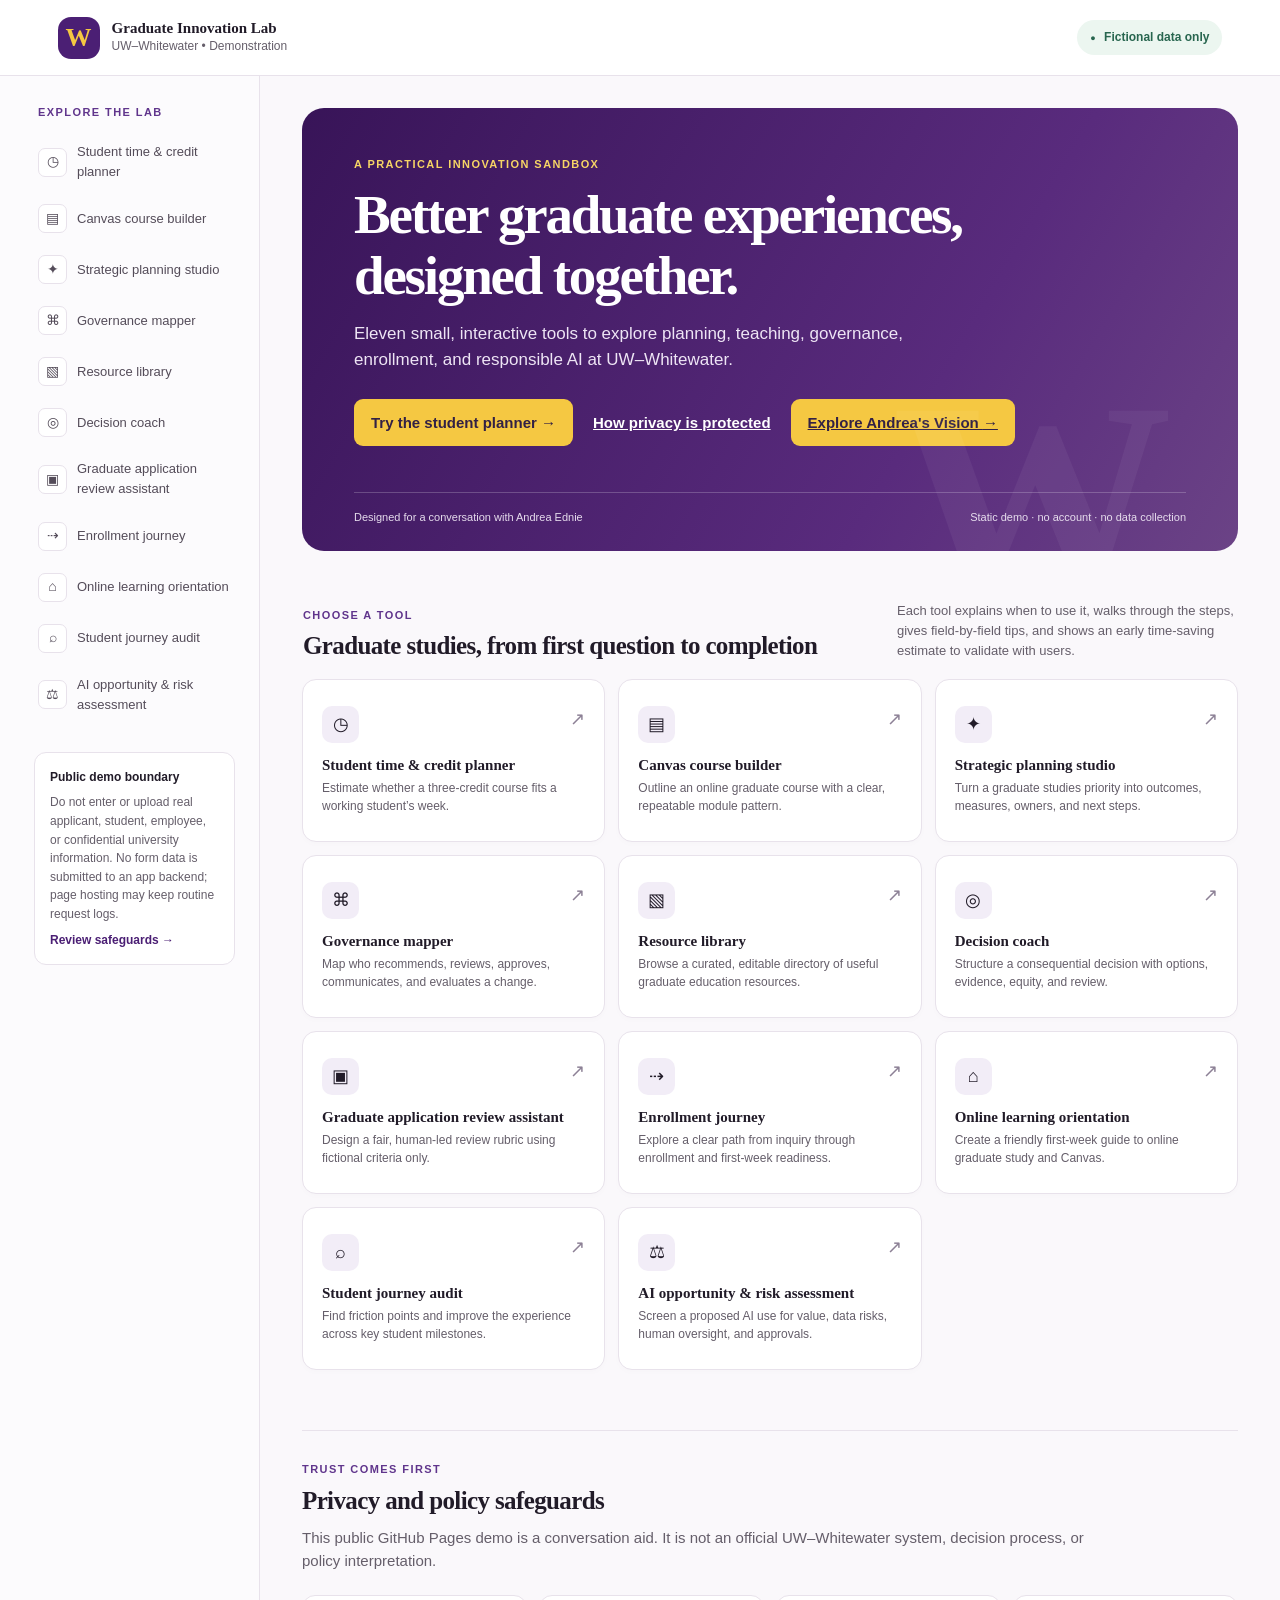
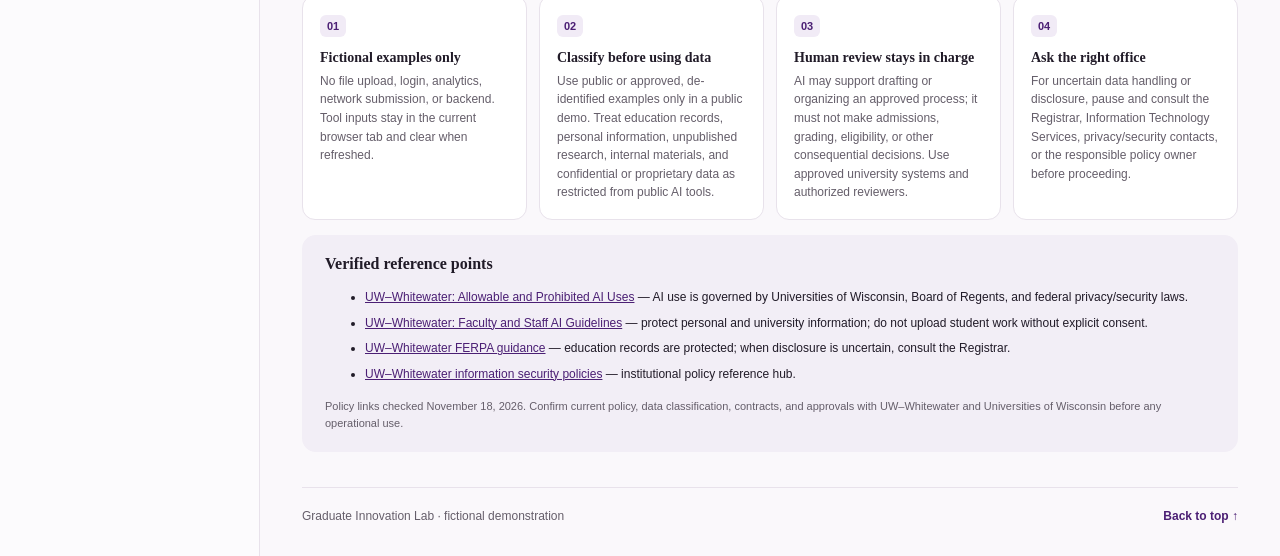
==== commit d6bdf2f9: "Add prominent Andrea vision link" ====
--- a/index.html
+++ b/index.html
@@ -1,19 +1 @@
-<!doctype html>
-<html lang="en">
-<head>
-  <meta charset="utf-8"><meta name="viewport" content="width=device-width, initial-scale=1">
-  <meta name="theme-color" content="#4b1f74"><meta name="description" content="A fictional, privacy-first graduate education innovation lab demo for UW–Whitewater.">
-  <title>Graduate Innovation Lab | UW–Whitewater Demo</title><link rel="stylesheet" href="styles.css">
-</head>
-<body>
-<a class="skip" href="#main">Skip to main content</a>
-<header class="topbar"><a class="brand" href="#home" aria-label="Graduate Innovation Lab home"><span class="brandmark" aria-hidden="true">W</span><span><b>Graduate Innovation Lab</b><small>UW–Whitewater • Demonstration</small></span></a><button id="menuButton" class="menu-button" aria-expanded="false" aria-controls="sidebar">Tools <span aria-hidden="true">☰</span></button><div class="privacy-pill"><span aria-hidden="true">●</span> Fictional data only</div></header>
-<div class="shell"><aside id="sidebar" class="sidebar" aria-label="Lab tools"><div class="side-label">Explore the lab</div><nav id="toolNav"></nav><div class="sidebar-note"><strong>Public demo boundary</strong><p>Do not enter or upload real applicant, student, employee, or confidential university information. No form data is submitted to an app backend; page hosting may keep routine request logs.</p><a href="#safeguards">Review safeguards →</a></div></aside>
-<main id="main" tabindex="-1"><section id="home" class="hero"><div class="eyebrow">A practical innovation sandbox</div><h1>Better graduate experiences, designed together.</h1><p>Eleven small, interactive tools to explore planning, teaching, governance, enrollment, and responsible AI at UW–Whitewater.</p><div class="hero-actions"><button class="primary" data-open="planner">Try the student planner <span aria-hidden="true">→</span></button><a class="text-link" href="#safeguards">How privacy is protected</a><a class="text-link" href="./vision/">
-  Explore Andrea's Vision →
-</a></div><div class="hero-foot"><span>Designed for a conversation with Andrea Ednie</span><span>Static demo · no account · no data collection</span></div></section>
-<section class="section-head"><div><div class="eyebrow">Choose a tool</div><h2>Graduate studies, from first question to completion</h2></div><p>Each tool explains when to use it, walks through the steps, gives field-by-field tips, and shows an early time-saving estimate to validate with users.</p></section>
-<section id="toolGrid" class="tool-grid" aria-label="Available tools"></section>
-<section id="toolWorkspace" class="workspace" aria-live="polite" hidden></section>
-<section id="safeguards" class="safeguards"><div class="eyebrow">Trust comes first</div><h2>Privacy and policy safeguards</h2><p class="lead">This public GitHub Pages demo is a conversation aid. It is not an official UW–Whitewater system, decision process, or policy interpretation.</p><div class="safeguard-grid"><article><span class="icon">01</span><h3>Fictional examples only</h3><p>No file upload, login, analytics, network submission, or backend. Tool inputs stay in the current browser tab and clear when refreshed.</p></article><article><span class="icon">02</span><h3>Classify before using data</h3><p>Use public or approved, de-identified examples only in a public demo. Treat education records, personal information, unpublished research, internal materials, and confidential or proprietary data as restricted from public AI tools.</p></article><article><span class="icon">03</span><h3>Human review stays in charge</h3><p>AI may support drafting or organizing an approved process; it must not make admissions, grading, eligibility, or other consequential decisions. Use approved university systems and authorized reviewers.</p></article><article><span class="icon">04</span><h3>Ask the right office</h3><p>For uncertain data handling or disclosure, pause and consult the Registrar, Information Technology Services, privacy/security contacts, or the responsible policy owner before proceeding.</p></article></div><div class="policy-box"><h3>Verified reference points</h3><ul><li><a href="https://www.uww.edu/ai/allowable-and-prohibited-uses" target="_blank" rel="noreferrer">UW–Whitewater: Allowable and Prohibited AI Uses</a> — AI use is governed by Universities of Wisconsin, Board of Regents, and federal privacy/security laws.</li><li><a href="https://www.uww.edu/ai/guidelines/faculty-and-staff-guidelines" target="_blank" rel="noreferrer">UW–Whitewater: Faculty and Staff AI Guidelines</a> — protect personal and university information; do not upload student work without explicit consent.</li><li><a href="https://www.uww.edu/registrar/ferpa" target="_blank" rel="noreferrer">UW–Whitewater FERPA guidance</a> — education records are protected; when disclosure is uncertain, consult the Registrar.</li><li><a href="https://www.uww.edu/policies/policies-by-category/information-security-policies" target="_blank" rel="noreferrer">UW–Whitewater information security policies</a> — institutional policy reference hub.</li></ul><p class="fineprint">Policy links checked November 18, 2026. Confirm current policy, data classification, contracts, and approvals with UW–Whitewater and Universities of Wisconsin before any operational use.</p></div></section>
-<footer><span>Graduate Innovation Lab · fictional demonstration</span><a href="#home">Back to top ↑</a></footer></main></div><div id="toast" role="status" aria-live="polite"></div><script src="app.js"></script></body></html>
+<!doctype html><html lang="en"><head>  <meta charset="utf-8"><meta name="viewport" content="width=device-width, initial-scale=1">  <meta name="theme-color" content="#4b1f74"><meta name="description" content="A fictional, privacy-first graduate education innovation lab demo for UW–Whitewater.">  <title>Graduate Innovation Lab | UW–Whitewater Demo</title><link rel="stylesheet" href="styles.css"></head><body><a class="skip" href="#main">Skip to main content</a><header class="topbar"><a class="brand" href="#home" aria-label="Graduate Innovation Lab home"><span class="brandmark" aria-hidden="true">W</span><span><b>Graduate Innovation Lab</b><small>UW–Whitewater • Demonstration</small></span></a><button id="menuButton" class="menu-button" aria-expanded="false" aria-controls="sidebar">Tools <span aria-hidden="true">☰</span></button><div class="privacy-pill"><span aria-hidden="true">●</span> Fictional data only</div></header><div class="shell"><aside id="sidebar" class="sidebar" aria-label="Lab tools"><div class="side-label">Explore the lab</div><nav id="toolNav"></nav><div class="sidebar-note"><strong>Public demo boundary</strong><p>Do not enter or upload real applicant, student, employee, or confidential university information. No form data is submitted to an app backend; page hosting may keep routine request logs.</p><a href="#safeguards">Review safeguards →</a></div></aside><main id="main" tabindex="-1"><section id="home" class="hero"><div class="eyebrow">A practical innovation sandbox</div><h1>Better graduate experiences, designed together.</h1><p>Eleven small, interactive tools to explore planning, teaching, governance, enrollment, and responsible AI at UW–Whitewater.</p><div class="hero-actions"><button class="primary" data-open="planner">Try the student planner <span aria-hidden="true">→</span></button><a class="text-link" href="#safeguards">How privacy is protected</a><a class="primary" href="./vision/">Explore Andrea's Vision <span aria-hidden="true">→</span></a></div><div class="hero-foot"><span>Designed for a conversation with Andrea Ednie</span><span>Static demo · no account · no data collection</span></div></section><section class="section-head"><div><div class="eyebrow">Choose a tool</div><h2>Graduate studies, from first question to completion</h2></div><p>Each tool explains when to use it, walks through the steps, gives field-by-field tips, and shows an early time-saving estimate to validate with users.</p></section><section id="toolGrid" class="tool-grid" aria-label="Available tools"></section><section id="toolWorkspace" class="workspace" aria-live="polite" hidden></section><section id="safeguards" class="safeguards"><div class="eyebrow">Trust comes first</div><h2>Privacy and policy safeguards</h2><p class="lead">This public GitHub Pages demo is a conversation aid. It is not an official UW–Whitewater system, decision process, or policy interpretation.</p><div class="safeguard-grid"><article><span class="icon">01</span><h3>Fictional examples only</h3><p>No file upload, login, analytics, network submission, or backend. Tool inputs stay in the current browser tab and clear when refreshed.</p></article><article><span class="icon">02</span><h3>Classify before using data</h3><p>Use public or approved, de-identified examples only in a public demo. Treat education records, personal information, unpublished research, internal materials, and confidential or proprietary data as restricted from public AI tools.</p></article><article><span class="icon">03</span><h3>Human review stays in charge</h3><p>AI may support drafting or organizing an approved process; it must not make admissions, grading, eligibility, or other consequential decisions. Use approved university systems and authorized reviewers.</p></article><article><span class="icon">04</span><h3>Ask the right office</h3><p>For uncertain data handling or disclosure, pause and consult the Registrar, Information Technology Services, privacy/security contacts, or the responsible policy owner before proceeding.</p></article></div><div class="policy-box"><h3>Verified reference points</h3><ul><li><a href="https://www.uww.edu/ai/allowable-and-prohibited-uses" target="_blank" rel="noreferrer">UW–Whitewater: Allowable and Prohibited AI Uses</a> — AI use is governed by Universities of Wisconsin, Board of Regents, and federal privacy/security laws.</li><li><a href="https://www.uww.edu/ai/guidelines/faculty-and-staff-guidelines" target="_blank" rel="noreferrer">UW–Whitewater: Faculty and Staff AI Guidelines</a> — protect personal and university information; do not upload student work without explicit consent.</li><li><a href="https://www.uww.edu/registrar/ferpa" target="_blank" rel="noreferrer">UW–Whitewater FERPA guidance</a> — education records are protected; when disclosure is uncertain, consult the Registrar.</li><li><a href="https://www.uww.edu/policies/policies-by-category/information-security-policies" target="_blank" rel="noreferrer">UW–Whitewater information security policies</a> — institutional policy reference hub.</li></ul><p class="fineprint">Policy links checked November 18, 2026. Confirm current policy, data classification, contracts, and approvals with UW–Whitewater and Universities of Wisconsin before any operational use.</p></div></section><footer><span>Graduate Innovation Lab · fictional demonstration</span><a href="#home">Back to top ↑</a></footer></main></div><div id="toast" role="status" aria-live="polite"></div><script src="app.js"></script></body></html>
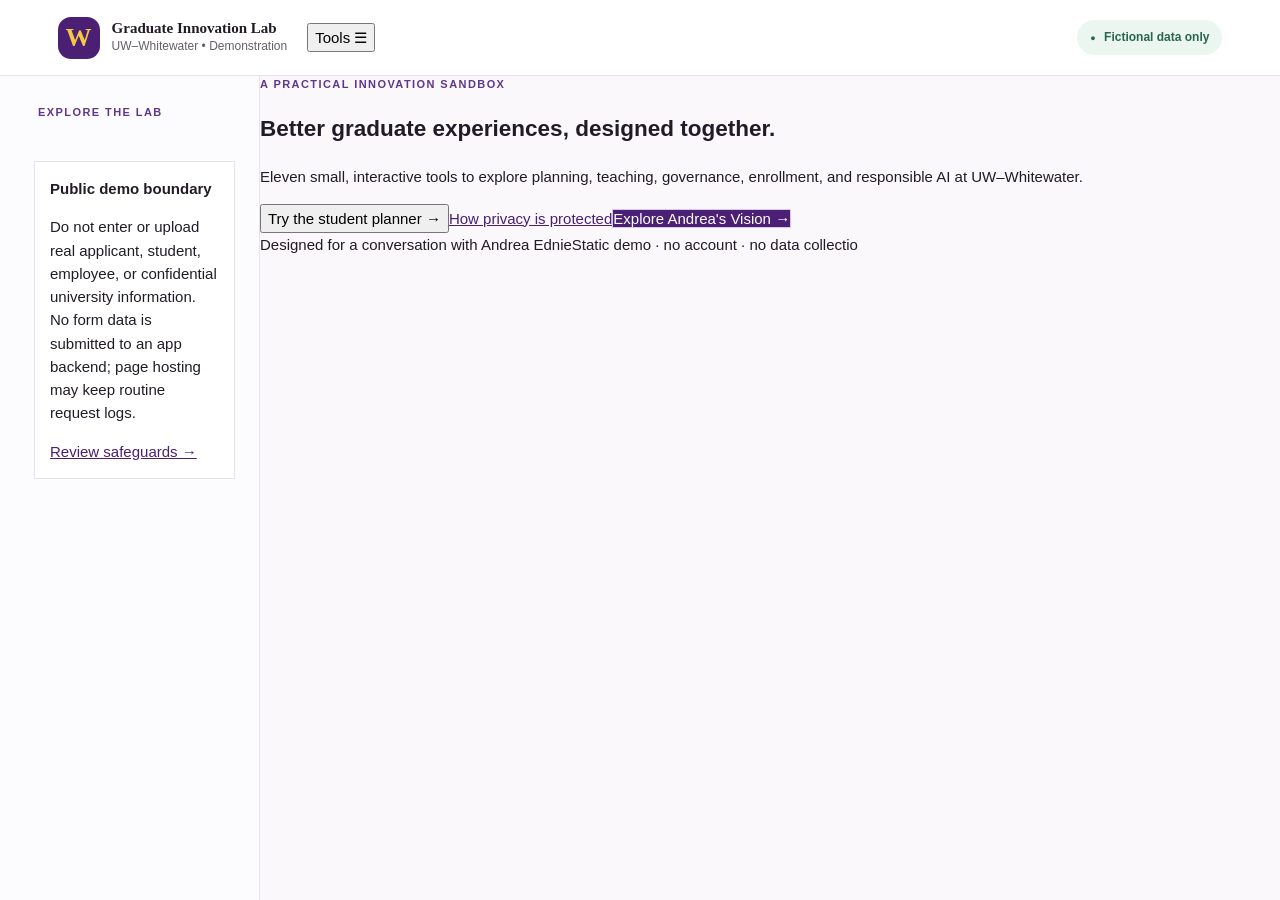
==== commit d53ebe5e: "Set Andrea vision button to purple" ====
--- a/index.html
+++ b/index.html
@@ -1 +1 @@
-<!doctype html><html lang="en"><head>  <meta charset="utf-8"><meta name="viewport" content="width=device-width, initial-scale=1">  <meta name="theme-color" content="#4b1f74"><meta name="description" content="A fictional, privacy-first graduate education innovation lab demo for UW–Whitewater.">  <title>Graduate Innovation Lab | UW–Whitewater Demo</title><link rel="stylesheet" href="styles.css"></head><body><a class="skip" href="#main">Skip to main content</a><header class="topbar"><a class="brand" href="#home" aria-label="Graduate Innovation Lab home"><span class="brandmark" aria-hidden="true">W</span><span><b>Graduate Innovation Lab</b><small>UW–Whitewater • Demonstration</small></span></a><button id="menuButton" class="menu-button" aria-expanded="false" aria-controls="sidebar">Tools <span aria-hidden="true">☰</span></button><div class="privacy-pill"><span aria-hidden="true">●</span> Fictional data only</div></header><div class="shell"><aside id="sidebar" class="sidebar" aria-label="Lab tools"><div class="side-label">Explore the lab</div><nav id="toolNav"></nav><div class="sidebar-note"><strong>Public demo boundary</strong><p>Do not enter or upload real applicant, student, employee, or confidential university information. No form data is submitted to an app backend; page hosting may keep routine request logs.</p><a href="#safeguards">Review safeguards →</a></div></aside><main id="main" tabindex="-1"><section id="home" class="hero"><div class="eyebrow">A practical innovation sandbox</div><h1>Better graduate experiences, designed together.</h1><p>Eleven small, interactive tools to explore planning, teaching, governance, enrollment, and responsible AI at UW–Whitewater.</p><div class="hero-actions"><button class="primary" data-open="planner">Try the student planner <span aria-hidden="true">→</span></button><a class="text-link" href="#safeguards">How privacy is protected</a><a class="primary" href="./vision/">Explore Andrea's Vision <span aria-hidden="true">→</span></a></div><div class="hero-foot"><span>Designed for a conversation with Andrea Ednie</span><span>Static demo · no account · no data collection</span></div></section><section class="section-head"><div><div class="eyebrow">Choose a tool</div><h2>Graduate studies, from first question to completion</h2></div><p>Each tool explains when to use it, walks through the steps, gives field-by-field tips, and shows an early time-saving estimate to validate with users.</p></section><section id="toolGrid" class="tool-grid" aria-label="Available tools"></section><section id="toolWorkspace" class="workspace" aria-live="polite" hidden></section><section id="safeguards" class="safeguards"><div class="eyebrow">Trust comes first</div><h2>Privacy and policy safeguards</h2><p class="lead">This public GitHub Pages demo is a conversation aid. It is not an official UW–Whitewater system, decision process, or policy interpretation.</p><div class="safeguard-grid"><article><span class="icon">01</span><h3>Fictional examples only</h3><p>No file upload, login, analytics, network submission, or backend. Tool inputs stay in the current browser tab and clear when refreshed.</p></article><article><span class="icon">02</span><h3>Classify before using data</h3><p>Use public or approved, de-identified examples only in a public demo. Treat education records, personal information, unpublished research, internal materials, and confidential or proprietary data as restricted from public AI tools.</p></article><article><span class="icon">03</span><h3>Human review stays in charge</h3><p>AI may support drafting or organizing an approved process; it must not make admissions, grading, eligibility, or other consequential decisions. Use approved university systems and authorized reviewers.</p></article><article><span class="icon">04</span><h3>Ask the right office</h3><p>For uncertain data handling or disclosure, pause and consult the Registrar, Information Technology Services, privacy/security contacts, or the responsible policy owner before proceeding.</p></article></div><div class="policy-box"><h3>Verified reference points</h3><ul><li><a href="https://www.uww.edu/ai/allowable-and-prohibited-uses" target="_blank" rel="noreferrer">UW–Whitewater: Allowable and Prohibited AI Uses</a> — AI use is governed by Universities of Wisconsin, Board of Regents, and federal privacy/security laws.</li><li><a href="https://www.uww.edu/ai/guidelines/faculty-and-staff-guidelines" target="_blank" rel="noreferrer">UW–Whitewater: Faculty and Staff AI Guidelines</a> — protect personal and university information; do not upload student work without explicit consent.</li><li><a href="https://www.uww.edu/registrar/ferpa" target="_blank" rel="noreferrer">UW–Whitewater FERPA guidance</a> — education records are protected; when disclosure is uncertain, consult the Registrar.</li><li><a href="https://www.uww.edu/policies/policies-by-category/information-security-policies" target="_blank" rel="noreferrer">UW–Whitewater information security policies</a> — institutional policy reference hub.</li></ul><p class="fineprint">Policy links checked November 18, 2026. Confirm current policy, data classification, contracts, and approvals with UW–Whitewater and Universities of Wisconsin before any operational use.</p></div></section><footer><span>Graduate Innovation Lab · fictional demonstration</span><a href="#home">Back to top ↑</a></footer></main></div><div id="toast" role="status" aria-live="polite"></div><script src="app.js"></script></body></html>
+<!doctype html><html lang="en"><head>  <meta charset="utf-8"><meta name="viewport" content="width=device-width, initial-scale=1">  <meta name="theme-color" content="#4b1f74"><meta name="description" content="A fictional, privacy-first graduate education innovation lab demo for UW–Whitewater.">  <title>Graduate Innovation Lab | UW–Whitewater Demo</title><link rel="stylesheet" href="styles.css"></head><body><a class="skip" href="#main">Skip to main content</a><header class="topbar"><a class="brand" href="#home" aria-label="Graduate Innovation Lab home"><span class="brandmark" aria-hidden="true">W</span><span><b>Graduate Innovation Lab</b><small>UW–Whitewater • Demonstration</small></span></a><button id="menuButton" class="menu-button" aria-expanded="false" aria-controls="sidebar">Tools <span aria-hidden="true">☰</span></button><div class="privacy-pill"><span aria-hidden="true">●</span> Fictional data only</div></header><div class="shell"><aside id="sidebar" class="sidebar" aria-label="Lab tools"><div class="side-label">Explore the lab</div><nav id="toolNav"></nav><div class="sidebar-note"><strong>Public demo boundary</strong><p>Do not enter or upload real applicant, student, employee, or confidential university information. No form data is submitted to an app backend; page hosting may keep routine request logs.</p><a href="#safeguards">Review safeguards →</a></div></aside><main id="main" tabindex="-1"><section id="home" class="hero"><div class="eyebrow">A practical innovation sandbox</div><h1>Better graduate experiences, designed together.</h1><p>Eleven small, interactive tools to explore planning, teaching, governance, enrollment, and responsible AI at UW–Whitewater.</p><div class="hero-actions"><button class="primary" data-open="planner">Try the student planner <span aria-hidden="true">→</span></button><a class="text-link" href="#safeguards">How privacy is protected</a><a class="primary" style="background:#4b1f74;color:#fff;border:1px solid #d8c7ee;text-decoration:none" href="./vision/">Explore Andrea's Vision <span aria-hidden="true">→</span></a></div><div class="hero-foot"><span>Designed for a conversation with Andrea Ednie</span><span>Static demo · no account · no data collectio
--- a/styles.css
+++ b/styles.css
@@ -1,3 +1,4 @@
-:root{--purple:#4b1f74;--purple2:#60358c;--gold:#f5c842;--ink:#211b28;--muted:#655e6a;--line:#e8e2eb;--bg:#faf8fb;--white:#fff;--green:#236b53;--pale:#f2edf7;--shadow:0 14px 38px #321b4410}*{box-sizing:border-box}html{scroll-behavior:smooth}body{margin:0;background:var(--bg);color:var(--ink);font:15px/1.55 'DM Sans',Arial,sans-serif}a{color:var(--purple)}button,input,select,textarea{font:inherit}button,a{touch-action:manipulation}.skip{position:absolute;left:-9999px;top:8px;background:#fff;padding:10px;z-index:99}.skip:focus{left:8px}.topbar{height:76px;background:#fff;border-bottom:1px solid var(--line);display:flex;align-items:center;padding:0 4.5%;gap:20px;position:sticky;top:0;z-index:10}.brand{display:flex;align-items:center;gap:12px;color:var(--ink);text-decoration:none}.brandmark{width:42px;height:42px;border-radius:13px;background:var(--purple);color:var(--gold);font:800 26px Manrope;display:grid;place-items:center}.brand b{display:block;font:700 15px Manrope}.brand small{display:block;font-size:12px;color:var(--muted)}.privacy-pill{margin-left:auto;background:#ecf6f0;color:#28664f;border-radius:30px;padding:8px 13px;font-weight:700;font-size:12px}.privacy-pill span{font-size:9px;margin-right:5px}.shell{display:grid;grid-template-columns:260px minmax(0,1fr);max-width:1480px;margin:auto}.sidebar{padding:28px 18px 22px 28px;border-right:1px solid var(--line);min-height:calc(100vh - 76px);background:#fcfbfd}.side-label,.eyebrow{font-size:11px;letter-spacing:.13em;text-transform:uppercase;font-weight:700;color:var(--purple2)}.side-label{padding:0 10px 12px}#toolNav{display:grid;gap:4px}.nav-item{border:0;background:none;text-align:left;width:100%;padding:9px 10px;border-radius:9px;display:flex;align-items:center;gap:10px;color:#544c59;font-size:13px;cursor:pointer}.nav-item:hover,.nav-item.active{background:#efe9f5;color:var(--purple);font-weight:700}.nav-icon{display:grid;place-items:center;background:#fff;border:1px solid var(--line);border-radius:7px;width:29px;height:29px;font-size:14px;flex:none}.sidebar-note{margin:28px 6px 0;padding:15px;background:#fff;border:1px solid var(--line);border-radius:12px;font-size:12px}.sidebar-note strong{font-size:12px}.sidebar-note p{margin:7px 0;color:var(--muted)}.sidebar-note a{font-weight:700;text-decoration:none}main{min-width:0;padding:0 42px}.hero{margin:32px 0 50px;padding:48px 52px 25px;border-radius:22px;background:linear-gradient(120deg,#381458,#592b7d 67%,#6b4386);color:#fff;position:relative;overflow:hidden}.hero:after{content:'W';font:800 280px Manrope;position:absolute;right:7%;bottom:-110px;color:#ffffff0c}.hero .eyebrow{color:#f7d565}.hero h1{font:800 clamp(33px,4.4vw,55px)/1.1 Manrope;max-width:730px;margin:12px 0 15px;letter-spacing:-.04em}.hero p{font-size:17px;color:#eee5f5;max-width:630px;margin:0}.hero-actions{display:flex;align-items:center;gap:20px;margin-top:25px}.primary,.secondary,.download,.ghost{border:0;cursor:pointer;border-radius:9px;font-weight:700;padding:12px 17px}.primary{background:var(--gold);color:#322145}.primary:hover{background:#ffda64}.text-link{color:#fff;font-weight:600}.hero-foot{display:flex;justify-content:space-between;border-top:1px solid #ffffff35;margin-top:46px;padding-top:16px;font-size:11px;color:#e6dced}.section-head{display:flex;align-items:end;justify-content:space-between;gap:25px;margin:0 1px 18px}.section-head h2,.safeguards h2{font:700 25px/1.22 Manrope;letter-spacing:-.025em;margin:7px 0 0}.section-head p{max-width:340px;margin:0;color:var(--muted);font-size:13px}.tool-grid{display:grid;grid-template-columns:repeat(3,minmax(0,1fr));gap:13px}.tool-card{background:#fff;text-align:left;border:1px solid var(--line);border-radius:14px;padding:19px;min-height:163px;cursor:pointer;transition:.18s;box-shadow:0 2px 6px #241d2b04;color:inherit}.tool-card:hover,.tool-card:focus-visible{border-color:#bda6d2;box-shadow:var(--shadow);transform:translateY(-2px)}.card-top{display:flex;justify-content:space-between}.card-icon{width:37px;height:37px;display:grid;place-items:center;border-radius:10px;background:#f2edf7;font-size:18px}.card-arrow{color:#8d8196;font-size:18px}.tool-card h3{font:700 15px Manrope;margin:14px 0 5px}.tool-card p{font-size:12px;color:var(--muted);margin:0;line-height:1.5}.workspace{margin:30px 0 46px;padding:26px;background:#fff;border:1px solid var(--line);border-radius:17px;box-shadow:var(--shadow);scroll-margin-top:100px}.workspace-header{display:flex;justify-content:space-between;gap:18px;align-items:flex-start;border-bottom:1px solid var(--line);padding-bottom:19px;margin-bottom:20px}.workspace-header h2{font:700 24px Manrope;margin:4px 0}.workspace-header p{color:var(--muted);margin:0;font-size:13px}.close-workspace{border:1px solid var(--line);background:#fff;border-radius:8px;padding:8px 11px;cursor:pointer}.workspace-layout{display:grid;grid-template-columns:minmax(0,1.4fr) minmax(220px,.75fr);gap:20px}.tool-guide{padding:18px 20px;margin:0 0 20px;border:1px solid #dfd4e8;border-radius:13px;background:linear-gradient(135deg,#faf7fc,#f5f0f8)}.guide-overview{display:grid;grid-template-columns:minmax(0,1.5fr) minmax(220px,.8fr);gap:16px;align-items:stretch}.guide-overview strong,.tool-guide h3{font:700 14px Manrope}.guide-overview p{font-size:12px;color:#51485a;margin:6px 0 0}.time-estimate{background:#fff;border:1px solid var(--line);border-radius:10px;padding:12px;display:grid;gap:4px}.time-estimate b{font:700 22px Manrope;color:var(--green)}.time-estimate small{font-size:11px;color:var(--muted);line-height:1.4}.tool-guide h3{margin:17px 0 7px}.tool-guide ol{padding-left:21px;margin:8px 0}.tool-guide li{font-size:12px;color:#51485a;padding:3px 0}.estimate-note{font-size:11px;color:var(--muted);margin:13px 0 0;padding-top:10px;border-top:1px solid #e8e0ed}.form-panel,.coach-panel,.result-panel{padding:18px;border-radius:12px;background:#fcfbfd;border:1px solid var(--line)}.form-panel h3,.coach-panel h3,.result-panel h3{font:700 15px Manrope;margin:0 0 12px}.fields{display:grid;grid-template-columns:1fr 1fr;gap:12px}.field{display:grid;gap:5px}.field.full{grid-column:1/-1}.field label{font-size:12px;font-weight:700}.field small{font-size:11px;color:var(--muted)}.field input,.field select,.field textarea{width:100%;border:1px solid #d9d2df;border-radius:8px;padding:10px;background:#fff;color:var(--ink)}.field input:focus,.field select:focus,.field textarea:focus{outline:3px solid #ddd0ec;border-color:var(--purple)}.field textarea{min-height:82px;resize:vertical}.actions{display:flex;flex-wrap:wrap;gap:9px;margin-top:16px}.secondary{background:var(--purple);color:#fff}.ghost{background:#fff;border:1px solid var(--line);color:var(--ink)}.download{background:#eaf4ef;color:var(--green);border:1px solid #cde2d6}.coach-panel{background:#f8f4fb}.coach-panel p,.coach-panel li{font-size:12px;color:#51485a}.coach-panel ul{padding-left:17px}.coach-tip{padding:11px;background:#fff;border-left:3px solid var(--gold);border-radius:5px;margin-top:12px;font-size:12px}.result-panel{margin-top:16px;background:#f6f9f6;border-color:#dce9df}.result-panel[hidden]{display:none}.result-panel h3{color:var(--green)}.result-content{font-size:13px}.result-content ul{padding-left:20px}.metric{display:inline-block;background:#fff;border:1px solid #d8e8de;border-radius:9px;padding:10px 13px;margin:4px 7px 6px 0}.metric b{display:block;font:700 19px Manrope;color:var(--green)}.result-content pre{white-space:pre-wrap;font:inherit}.safeguards{margin:60px 0 35px;padding-top:30px;border-top:1px solid var(--line);scroll-margin-top:90px}.safeguards .lead{color:var(--muted);max-width:800px;margin:10px 0 22px}.safeguard-grid{display:grid;grid-template-columns:repeat(4,1fr);gap:12px}.safeguard-grid article{background:#fff;border:1px solid var(--line);padding:17px;border-radius:13px}.safeguard-grid .icon{font-size:11px;font-weight:700;color:var(--purple);background:#f1ebf6;border-radius:6px;padding:5px 7px}.safeguard-grid h3{font:700 14px Manrope;margin:14px 0 6px}.safeguard-grid p{font-size:12px;color:var(--muted);margin:0}.policy-box{background:#f2eef6;border-radius:14px;padding:20px 23px;margin-top:15px}.policy-box h3{font:700 16px Manrope;margin:0}.policy-box li{font-size:12px;margin:7px 0}.fineprint{font-size:11px;color:var(--muted);margin:15px 0 0}footer{display:flex;justify-content:space-between;padding:19px 0 30px;border-top:1px solid var(--line);font-size:12px;color:var(--muted)}footer a{text-decoration:none;font-weight:700}.menu-button{display:none}#toast{position:fixed;bottom:20px;left:50%;transform:translate(-50%,20px);opacity:0;background:#22192b;color:#fff;padding:10px 16px;border-radius:9px;z-index:20;font-size:13px;transition:.2s;pointer-events:none}#toast.show{opacity:1;transform:translate(-50%,0)}
-@media(max-width:1050px){main{padding:0 25px}.shell{grid-template-columns:225px 1fr}.tool-grid{grid-template-columns:repeat(2,1fr)}.safeguard-grid{grid-template-columns:repeat(2,1fr)}}@media(max-width:720px){.guide-overview{grid-template-columns:1fr}.time-estimate{grid-template-columns:1fr}.topbar{height:65px;padding:0 16px}.brandmark{width:37px;height:37px}.menu-button{display:block;margin-left:auto;background:white;border:1px solid var(--line);border-radius:8px;padding:7px 10px;color:var(--purple);font-weight:700}.privacy-pill{display:none}.shell{display:block}.sidebar{display:none;position:absolute;z-index:9;top:65px;left:0;right:0;min-height:0;padding:16px;background:#fff;border-bottom:1px solid var(--line);box-shadow:var(--shadow)}.sidebar.open{display:block}#toolNav{grid-template-columns:1fr 1fr}.sidebar-note{display:none}main{padding:0 16px}.hero{margin:18px 0 35px;padding:32px 25px 19px;border-radius:16px}.hero h1{font-size:35px}.hero p{font-size:15px}.hero:after{right:-10%;font-size:190px}.hero-foot{display:grid;gap:6px;margin-top:30px}.section-head{display:block}.section-head p{margin-top:9px}.tool-grid{grid-template-columns:1fr}.tool-card{min-height:0;padding:15px}.workspace{padding:17px;margin-top:24px}.workspace-layout{grid-template-columns:1fr}.fields{grid-template-columns:1fr}.field.full{grid-column:auto}.workspace-header{align-items:start}.workspace-header h2{font-size:20px}.safeguard-grid{grid-template-columns:1fr}.safeguards{margin-top:40px}.hero-actions{align-items:start;flex-direction:column;gap:11px}.policy-box{padding:17px}.policy-box ul{padding-left:20px}}
-@media(prefers-reduced-motion:reduce){*,*::before,*::after{scroll-behavior:auto!important;transition:none!important}}
+:root{--purple:#4b1f74;--purple2:#60358c;--gold:#f5c842;--ink:#211b28;--muted:#655e6a;--line:#e8e2eb;--bg:#faf8fb;--white:#fff;--green:#236b53;--pale:#f2edf7;--shadow:0 14px 38px #321b4410}*{box-sizing:border-box}html{scroll-behavior:smooth}body{margin:0;background:var(--bg);color:var(--ink);font:15px/1.55 'DM Sans',Arial,sans-serif}a{color:var(--purple)}button,input,select,textarea{font:inherit}button,a{touch-action:manipulation}.skip{position:absolute;left:-9999px;top:8px;background:#fff;padding:10px;z-index:99}.skip:focus{left:8px}.topbar{height:76px;background:#fff;border-bottom:1px solid var(--line);display:flex;align-items:center;padding:0 4.5%;gap:20px;position:sticky;top:0;z-index:10}.brand{display:flex;align-items:center;gap:12px;color:var(--ink);text-decoration:none}.brandmark{width:42px;height:42px;border-radius:13px;background:var(--purple);color:var(--gold);font:800 26px Manrope;display:grid;place-items:center}.brand b{display:block;font:700 15px Manrope}.brand small{display:block;font-size:12px;color:var(--muted)}.privacy-pill{margin-left:auto;background:#ecf6f0;color:#28664f;border-radius:30px;padding:8px 13px;font-weight:700;font-size:12px}.privacy-pill span{font-size:9px;margin-right:5px}.shell{display:grid;grid-template-columns:260px minmax(0,1fr);max-width:1480px;margin:auto}.sidebar{padding:28px 18px 22px 28px;border-right:1px solid var(--line);min-height:calc(100vh - 76px);background:#fcfbfd}.side-label,.eyebrow{font-size:11px;letter-spacing:.13em;text-transform:uppercase;font-weight:700;color:var(--purple2)}.side-label{padding:0 10px 12px}#toolNav{display:grid;gap:4px}.nav-item{border:0;background:none;text-align:left;width:100%;padding:9px 10px;border-radius:9px;display:flex;align-items:center;gap:10px;color:#544c59;font-size:13px;cursor:pointer}.nav-item:hover,.nav-item.active{background:#efe9f5;color:var(--purple);font-weight:700}.nav-icon{display:grid;place-items:center;background:#fff;border:1px solid var(--line);border-radius:7px;width:29px;height:29px;font-size:14px;flex:none}.sidebar-note{margin:28px 6px 0;padding:15px;background:#fff;border:1px solid var(--line);border@media(max-width:1050px){main{padding:0 25px}.shell{grid-template-columns:225px 1fr}.tool-grid{grid-template-columns:repeat(2,1fr)}.safeguard-grid{grid-template-columns:repeat(2,1fr)}}@media(max-width:720px){.guide-overview{grid-template-columns:1fr}.time-estimate{grid-template-columns:1fr}.topbar{height:65px;padding:0 16px}.brandmark{width:37px;height:37px}.menu-button{display:block;margin-left:auto;background:white;border:1px solid var(--line);border-radius:8px;padding:7px 10px;color:var(--purple);font-weight:700}.privacy-pill{display:none}.shell{display:block}.sidebar{display:none;position:absolute;z-index:9;top:65px;left:0;right:0;min-height:0;padding:16px;background:#fff;border-bottom:1px solid var(--line);box-shadow:var(--shadow)}.sidebar.open{display:block}#toolNav{grid-template-columns:1fr 1fr}.sidebar-note{display:none}main{padding:0 16px}.hero{margin:18px 0 35px;padding:32px 25px 19px;border-radius:16px}.hero h1{font-size:35px}.hero p{font-size:15px}.hero:after{right:-10%;font-size:190px}.hero-foot{display:grid;gap:6px;margin-top:30px}.section-head{display:block}.section-head p{margin-top:9px}.tool-grid{grid-template-columns:1fr}.tool-card{min-height:0;padding:15px}.workspace{padding:17px;margin-top:24px}.workspace-layout{grid-template-columns:1fr}.fields{grid-template-columns:1fr}.field.full{grid-column:auto}.workspace-header{align-items:start}.workspace-header h2{font-size:20px}.safeguard-grid{grid-template-columns:1fr}.safeguards{margin-top:40px}.hero-actions{align-items:start;flex-direction:column;gap:11px}.policy-box{padding:17px}.policy-box ul{padding-left:20px}}@media(prefers-reduced-motion:reduce){*,*::before,*::after{scroll-behavior:auto!important;transition:none!important}}
+/* Make Andrea's Vision a prominent purple homepage action. */
+.hero-actions a[href="./vision/"]{background:var(--purple);color:#fff;border:1px solid #d8c7ee;text-decoration:none}
+.hero-actions a[href="./vision/"]:hover{background:var(--purple2)}
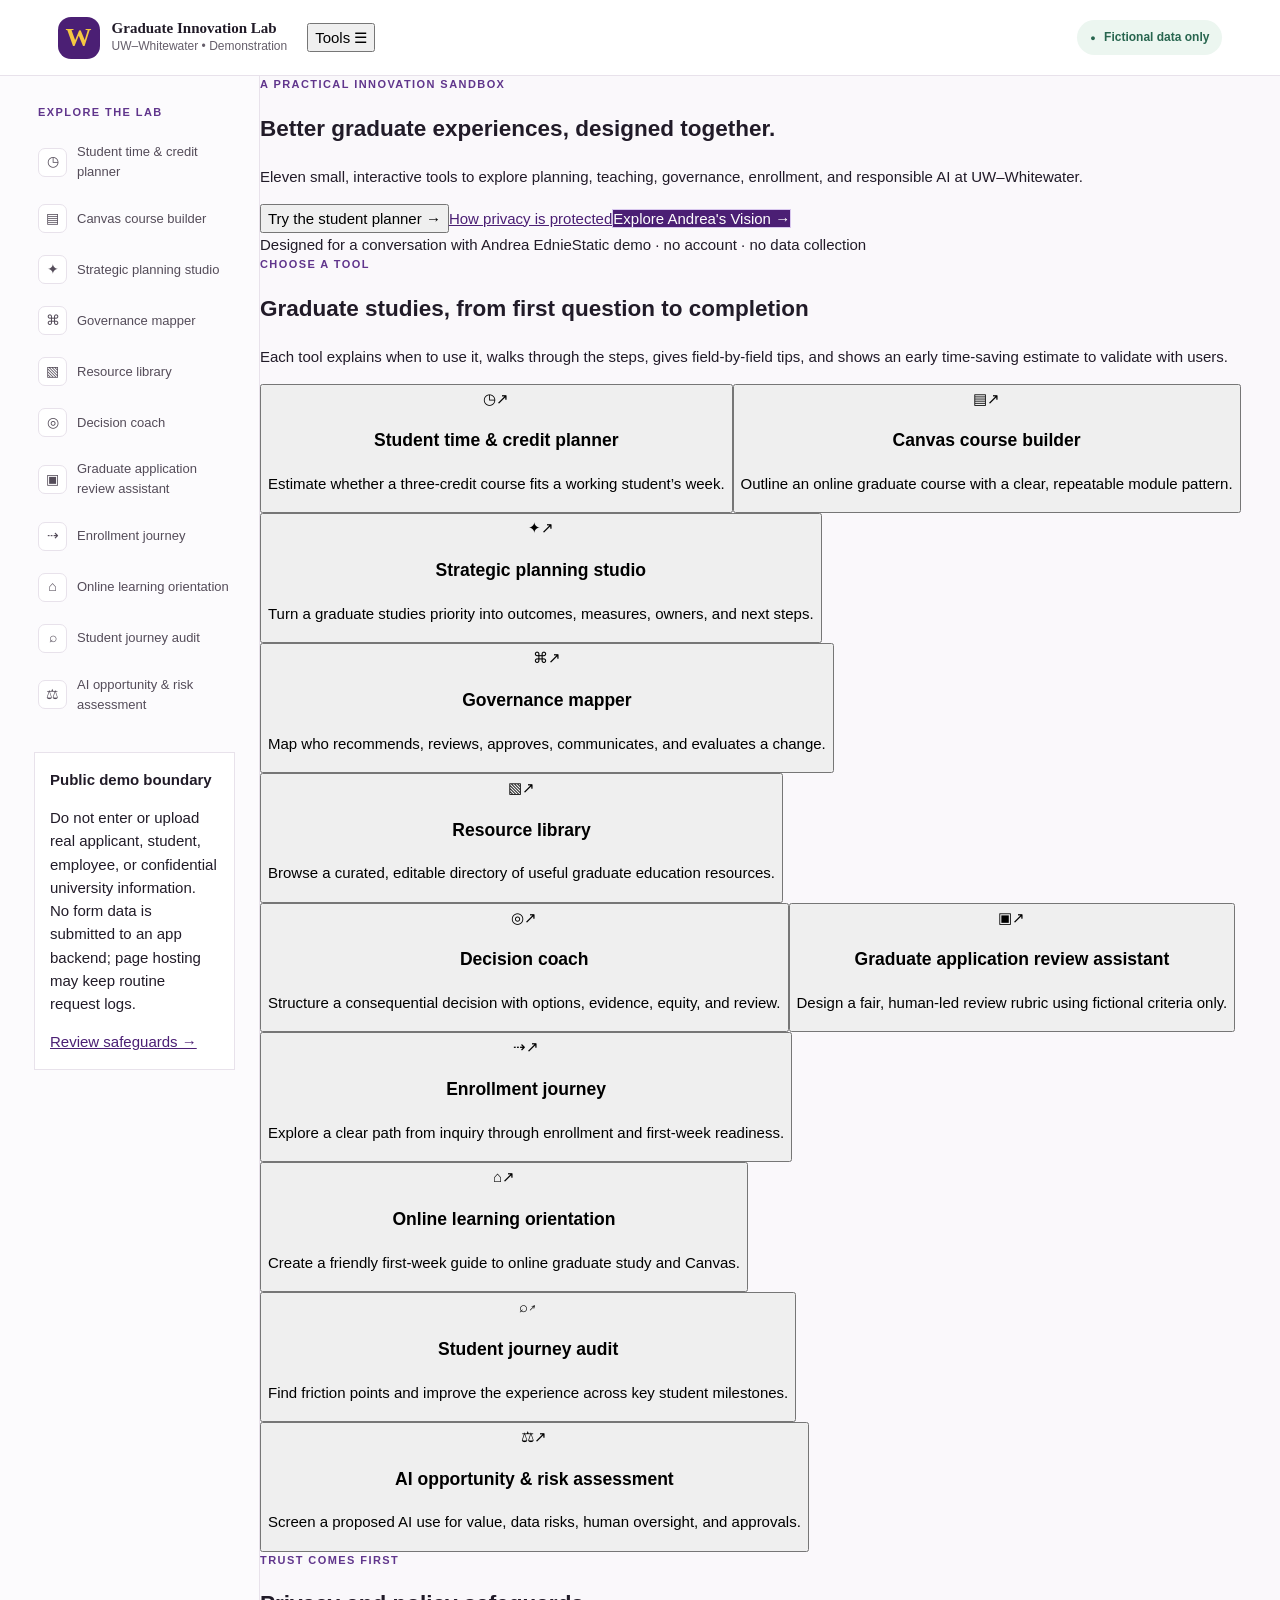
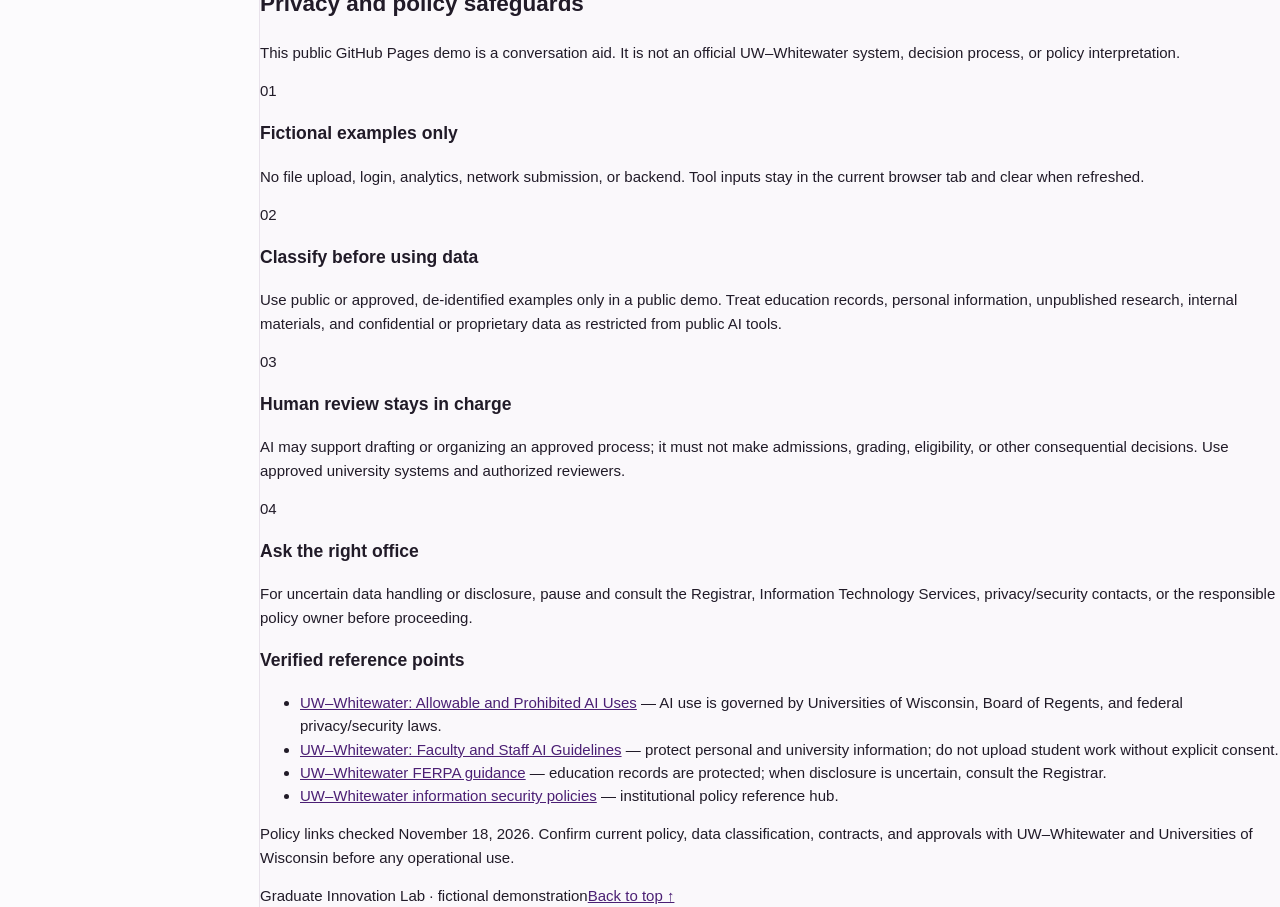
==== commit c2a3b8c6: "Restore full homepage and purple vision button" ====
--- a/index.html
+++ b/index.html
@@ -1 +1 @@
-<!doctype html><html lang="en"><head>  <meta charset="utf-8"><meta name="viewport" content="width=device-width, initial-scale=1">  <meta name="theme-color" content="#4b1f74"><meta name="description" content="A fictional, privacy-first graduate education innovation lab demo for UW–Whitewater.">  <title>Graduate Innovation Lab | UW–Whitewater Demo</title><link rel="stylesheet" href="styles.css"></head><body><a class="skip" href="#main">Skip to main content</a><header class="topbar"><a class="brand" href="#home" aria-label="Graduate Innovation Lab home"><span class="brandmark" aria-hidden="true">W</span><span><b>Graduate Innovation Lab</b><small>UW–Whitewater • Demonstration</small></span></a><button id="menuButton" class="menu-button" aria-expanded="false" aria-controls="sidebar">Tools <span aria-hidden="true">☰</span></button><div class="privacy-pill"><span aria-hidden="true">●</span> Fictional data only</div></header><div class="shell"><aside id="sidebar" class="sidebar" aria-label="Lab tools"><div class="side-label">Explore the lab</div><nav id="toolNav"></nav><div class="sidebar-note"><strong>Public demo boundary</strong><p>Do not enter or upload real applicant, student, employee, or confidential university information. No form data is submitted to an app backend; page hosting may keep routine request logs.</p><a href="#safeguards">Review safeguards →</a></div></aside><main id="main" tabindex="-1"><section id="home" class="hero"><div class="eyebrow">A practical innovation sandbox</div><h1>Better graduate experiences, designed together.</h1><p>Eleven small, interactive tools to explore planning, teaching, governance, enrollment, and responsible AI at UW–Whitewater.</p><div class="hero-actions"><button class="primary" data-open="planner">Try the student planner <span aria-hidden="true">→</span></button><a class="text-link" href="#safeguards">How privacy is protected</a><a class="primary" style="background:#4b1f74;color:#fff;border:1px solid #d8c7ee;text-decoration:none" href="./vision/">Explore Andrea's Vision <span aria-hidden="true">→</span></a></div><div class="hero-foot"><span>Designed for a conversation with Andrea Ednie</span><span>Static demo · no account · no data collectio
+<!doctype html><html lang="en"><head>  <meta charset="utf-8"><meta name="viewport" content="width=device-width, initial-scale=1">  <meta name="theme-color" content="#4b1f74"><meta name="description" content="A fictional, privacy-first graduate education innovation lab demo for UW–Whitewater.">  <title>Graduate Innovation Lab | UW–Whitewater Demo</title><link rel="stylesheet" href="styles.css"></head><body><a class="skip" href="#main">Skip to main content</a><header class="topbar"><a class="brand" href="#home" aria-label="Graduate Innovation Lab home"><span class="brandmark" aria-hidden="true">W</span><span><b>Graduate Innovation Lab</b><small>UW–Whitewater • Demonstration</small></span></a><button id="menuButton" class="menu-button" aria-expanded="false" aria-controls="sidebar">Tools <span aria-hidden="true">☰</span></button><div class="privacy-pill"><span aria-hidden="true">●</span> Fictional data only</div></header><div class="shell"><aside id="sidebar" class="sidebar" aria-label="Lab tools"><div class="side-label">Explore the lab</div><nav id="toolNav"></nav><div class="sidebar-note"><strong>Public demo boundary</strong><p>Do not enter or upload real applicant, student, employee, or confidential university information. No form data is submitted to an app backend; page hosting may keep routine request logs.</p><a href="#safeguards">Review safeguards →</a></div></aside><main id="main" tabindex="-1"><section id="home" class="hero"><div class="eyebrow">A practical innovation sandbox</div><h1>Better graduate experiences, designed together.</h1><p>Eleven small, interactive tools to explore planning, teaching, governance, enrollment, and responsible AI at UW–Whitewater.</p><div class="hero-actions"><button class="primary" data-open="planner">Try the student planner <span aria-hidden="true">→</span></button><a class="text-link" href="#safeguards">How privacy is protected</a><a class="primary" style="background:#4b1f74;color:#fff;border:1px solid #d8c7ee;text-decoration:none" href="./vision/">Explore Andrea's Vision <span aria-hidden="true">→</span></a></div><div class="hero-foot"><span>Designed for a conversation with Andrea Ednie</span><span>Static demo · no account · no data collection</span></div></section><section class="section-head"><div><div class="eyebrow">Choose a tool</div><h2>Graduate studies, from first question to completion</h2></div><p>Each tool explains when to use it, walks through the steps, gives field-by-field tips, and shows an early time-saving estimate to validate with users.</p></section><section id="toolGrid" class="tool-grid" aria-label="Available tools"></section><section id="toolWorkspace" class="workspace" aria-live="polite" hidden></section><section id="safeguards" class="safeguards"><div class="eyebrow">Trust comes first</div><h2>Privacy and policy safeguards</h2><p class="lead">This public GitHub Pages demo is a conversation aid. It is not an official UW–Whitewater system, decision process, or policy interpretation.</p><div class="safeguard-grid"><article><span class="icon">01</span><h3>Fictional examples only</h3><p>No file upload, login, analytics, network submission, or backend. Tool inputs stay in the current browser tab and clear when refreshed.</p></article><article><span class="icon">02</span><h3>Classify before using data</h3><p>Use public or approved, de-identified examples only in a public demo. Treat education records, personal information, unpublished research, internal materials, and confidential or proprietary data as restricted from public AI tools.</p></article><article><span class="icon">03</span><h3>Human review stays in charge</h3><p>AI may support drafting or organizing an approved process; it must not make admissions, grading, eligibility, or other consequential decisions. Use approved university systems and authorized reviewers.</p></article><article><span class="icon">04</span><h3>Ask the right office</h3><p>For uncertain data handling or disclosure, pause and consult the Registrar, Information Technology Services, privacy/security contacts, or the responsible policy owner before proceeding.</p></article></div><div class="policy-box"><h3>Verified reference points</h3><ul><li><a href="https://www.uww.edu/ai/allowable-and-prohibited-uses" target="_blank" rel="noreferrer">UW–Whitewater: Allowable and Prohibited AI Uses</a> — AI use is governed by Universities of Wisconsin, Board of Regents, and federal privacy/security laws.</li><li><a href="https://www.uww.edu/ai/guidelines/faculty-and-staff-guidelines" target="_blank" rel="noreferrer">UW–Whitewater: Faculty and Staff AI Guidelines</a> — protect personal and university information; do not upload student work without explicit consent.</li><li><a href="https://www.uww.edu/registrar/ferpa" target="_blank" rel="noreferrer">UW–Whitewater FERPA guidance</a> — education records are protected; when disclosure is uncertain, consult the Registrar.</li><li><a href="https://www.uww.edu/policies/policies-by-category/information-security-policies" target="_blank" rel="noreferrer">UW–Whitewater information security policies</a> — institutional policy reference hub.</li></ul><p class="fineprint">Policy links checked November 18, 2026. Confirm current policy, data classification, contracts, and approvals with UW–Whitewater and Universities of Wisconsin before any operational use.</p></div></section><footer><span>Graduate Innovation Lab · fictional demonstration</span><a href="#home">Back to top ↑</a></footer></main></div><div id="toast" role="status" aria-live="polite"></div><script src="app.js"></script></body></html>
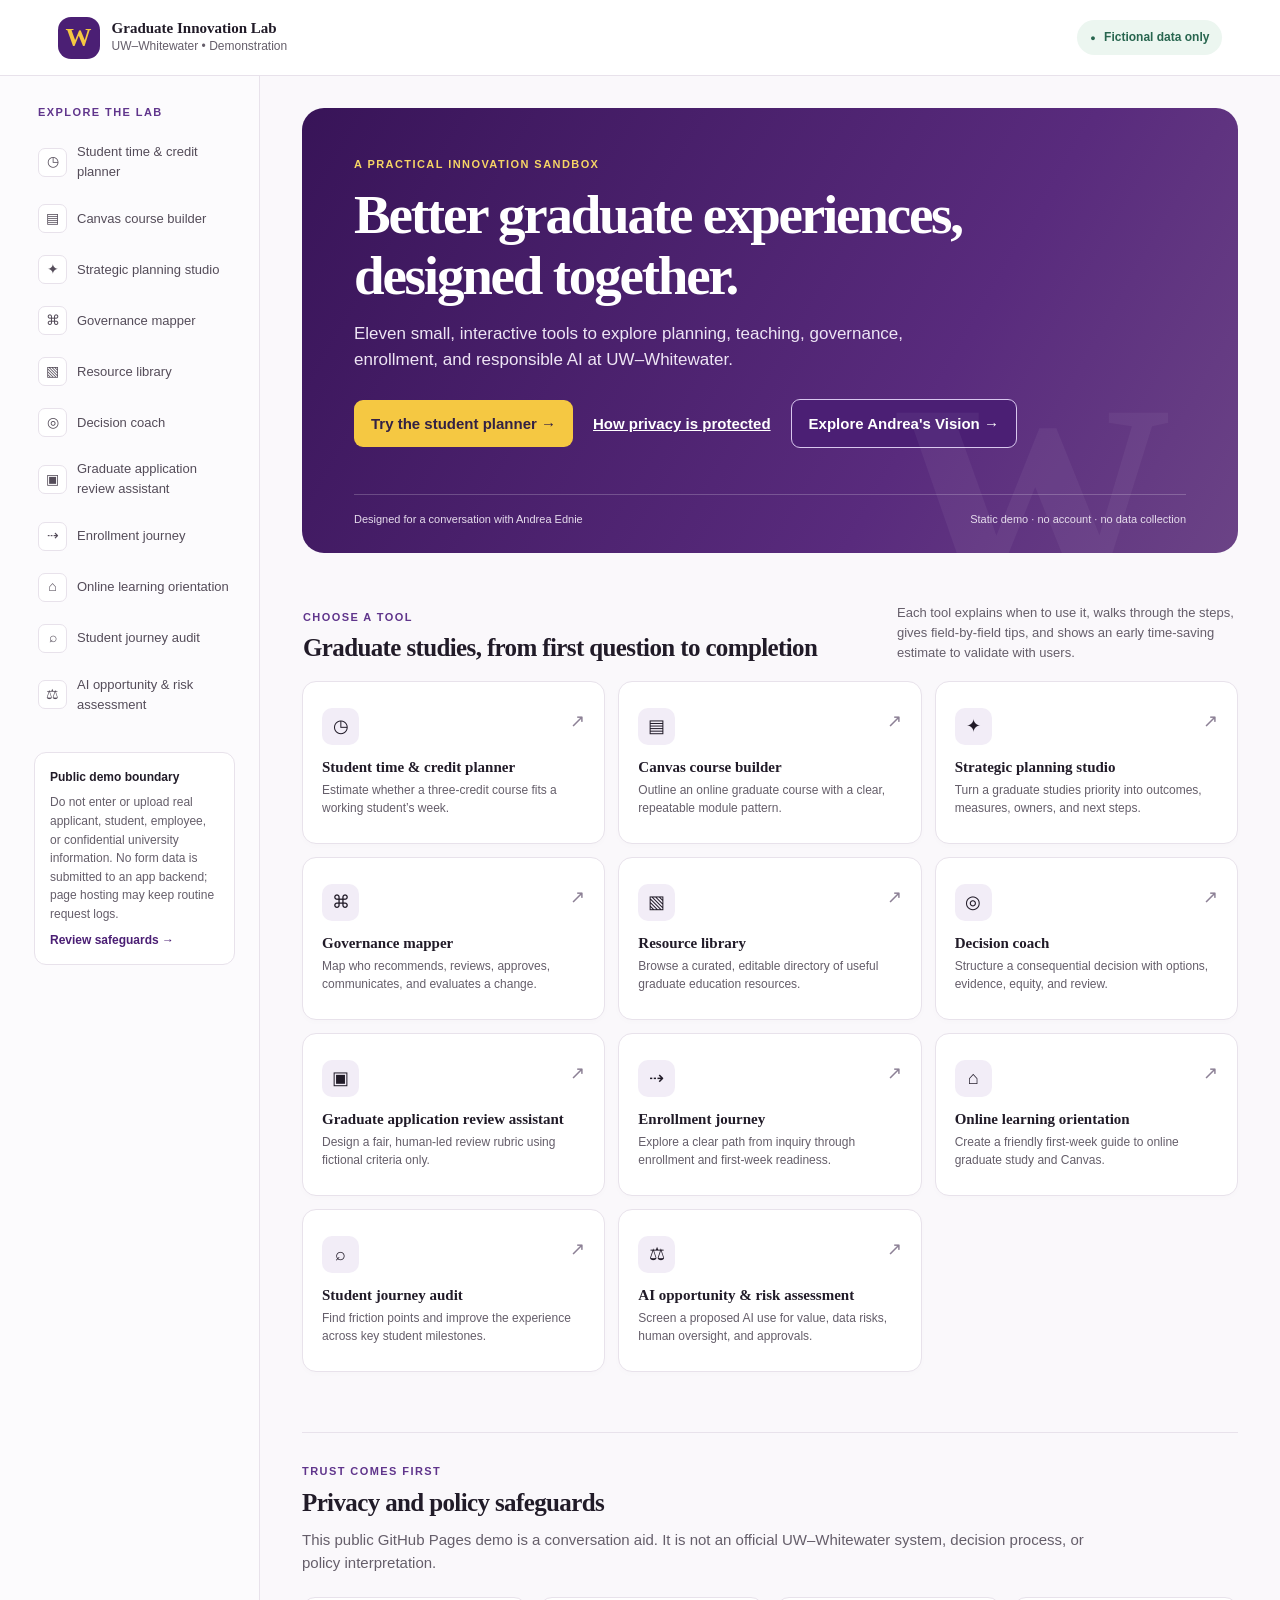
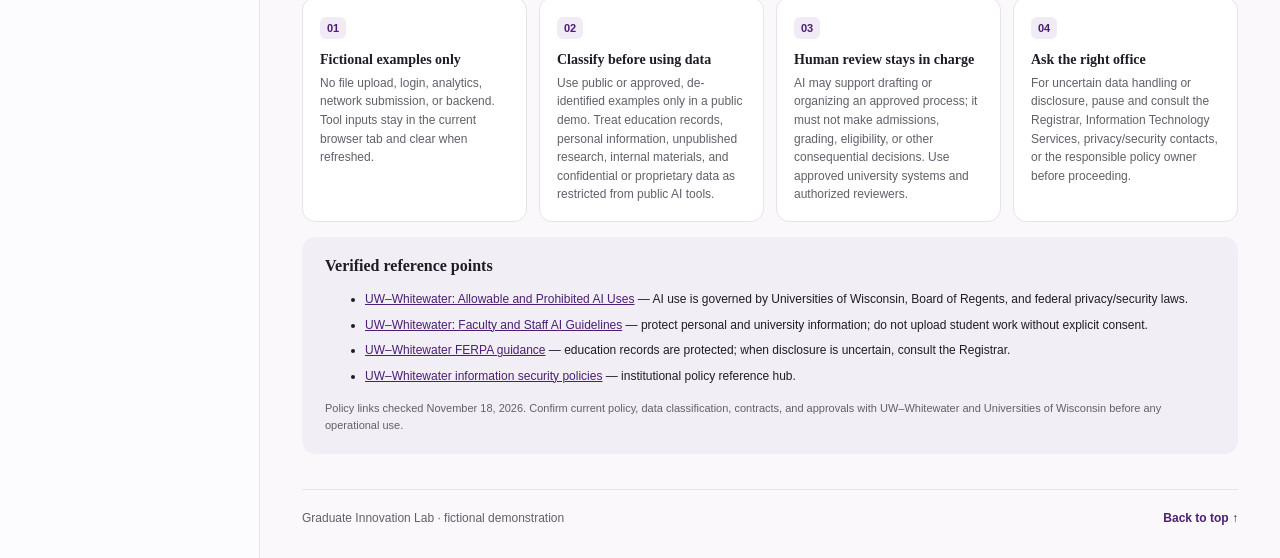
==== commit 9fddccc3: "Refresh homepage stylesheet cache" ====
--- a/index.html
+++ b/index.html
@@ -1 +1 @@
-<!doctype html><html lang="en"><head>  <meta charset="utf-8"><meta name="viewport" content="width=device-width, initial-scale=1">  <meta name="theme-color" content="#4b1f74"><meta name="description" content="A fictional, privacy-first graduate education innovation lab demo for UW–Whitewater.">  <title>Graduate Innovation Lab | UW–Whitewater Demo</title><link rel="stylesheet" href="styles.css"></head><body><a class="skip" href="#main">Skip to main content</a><header class="topbar"><a class="brand" href="#home" aria-label="Graduate Innovation Lab home"><span class="brandmark" aria-hidden="true">W</span><span><b>Graduate Innovation Lab</b><small>UW–Whitewater • Demonstration</small></span></a><button id="menuButton" class="menu-button" aria-expanded="false" aria-controls="sidebar">Tools <span aria-hidden="true">☰</span></button><div class="privacy-pill"><span aria-hidden="true">●</span> Fictional data only</div></header><div class="shell"><aside id="sidebar" class="sidebar" aria-label="Lab tools"><div class="side-label">Explore the lab</div><nav id="toolNav"></nav><div class="sidebar-note"><strong>Public demo boundary</strong><p>Do not enter or upload real applicant, student, employee, or confidential university information. No form data is submitted to an app backend; page hosting may keep routine request logs.</p><a href="#safeguards">Review safeguards →</a></div></aside><main id="main" tabindex="-1"><section id="home" class="hero"><div class="eyebrow">A practical innovation sandbox</div><h1>Better graduate experiences, designed together.</h1><p>Eleven small, interactive tools to explore planning, teaching, governance, enrollment, and responsible AI at UW–Whitewater.</p><div class="hero-actions"><button class="primary" data-open="planner">Try the student planner <span aria-hidden="true">→</span></button><a class="text-link" href="#safeguards">How privacy is protected</a><a class="primary" style="background:#4b1f74;color:#fff;border:1px solid #d8c7ee;text-decoration:none" href="./vision/">Explore Andrea's Vision <span aria-hidden="true">→</span></a></div><div class="hero-foot"><span>Designed for a conversation with Andrea Ednie</span><span>Static demo · no account · no data collection</span></div></section><section class="section-head"><div><div class="eyebrow">Choose a tool</div><h2>Graduate studies, from first question to completion</h2></div><p>Each tool explains when to use it, walks through the steps, gives field-by-field tips, and shows an early time-saving estimate to validate with users.</p></section><section id="toolGrid" class="tool-grid" aria-label="Available tools"></section><section id="toolWorkspace" class="workspace" aria-live="polite" hidden></section><section id="safeguards" class="safeguards"><div class="eyebrow">Trust comes first</div><h2>Privacy and policy safeguards</h2><p class="lead">This public GitHub Pages demo is a conversation aid. It is not an official UW–Whitewater system, decision process, or policy interpretation.</p><div class="safeguard-grid"><article><span class="icon">01</span><h3>Fictional examples only</h3><p>No file upload, login, analytics, network submission, or backend. Tool inputs stay in the current browser tab and clear when refreshed.</p></article><article><span class="icon">02</span><h3>Classify before using data</h3><p>Use public or approved, de-identified examples only in a public demo. Treat education records, personal information, unpublished research, internal materials, and confidential or proprietary data as restricted from public AI tools.</p></article><article><span class="icon">03</span><h3>Human review stays in charge</h3><p>AI may support drafting or organizing an approved process; it must not make admissions, grading, eligibility, or other consequential decisions. Use approved university systems and authorized reviewers.</p></article><article><span class="icon">04</span><h3>Ask the right office</h3><p>For uncertain data handling or disclosure, pause and consult the Registrar, Information Technology Services, privacy/security contacts, or the responsible policy owner before proceeding.</p></article></div><div class="policy-box"><h3>Verified reference points</h3><ul><li><a href="https://www.uww.edu/ai/allowable-and-prohibited-uses" target="_blank" rel="noreferrer">UW–Whitewater: Allowable and Prohibited AI Uses</a> — AI use is governed by Universities of Wisconsin, Board of Regents, and federal privacy/security laws.</li><li><a href="https://www.uww.edu/ai/guidelines/faculty-and-staff-guidelines" target="_blank" rel="noreferrer">UW–Whitewater: Faculty and Staff AI Guidelines</a> — protect personal and university information; do not upload student work without explicit consent.</li><li><a href="https://www.uww.edu/registrar/ferpa" target="_blank" rel="noreferrer">UW–Whitewater FERPA guidance</a> — education records are protected; when disclosure is uncertain, consult the Registrar.</li><li><a href="https://www.uww.edu/policies/policies-by-category/information-security-policies" target="_blank" rel="noreferrer">UW–Whitewater information security policies</a> — institutional policy reference hub.</li></ul><p class="fineprint">Policy links checked November 18, 2026. Confirm current policy, data classification, contracts, and approvals with UW–Whitewater and Universities of Wisconsin before any operational use.</p></div></section><footer><span>Graduate Innovation Lab · fictional demonstration</span><a href="#home">Back to top ↑</a></footer></main></div><div id="toast" role="status" aria-live="polite"></div><script src="app.js"></script></body></html>
+<!doctype html><html lang="en"><head>  <meta charset="utf-8"><meta name="viewport" content="width=device-width, initial-scale=1">  <meta name="theme-color" content="#4b1f74"><meta name="description" content="A fictional, privacy-first graduate education innovation lab demo for UW–Whitewater.">  <title>Graduate Innovation Lab | UW–Whitewater Demo</title><link rel="stylesheet" href="styles.css?v=20261119"></head><body><a class="skip" href="#main">Skip to main content</a><header class="topbar"><a class="brand" href="#home" aria-label="Graduate Innovation Lab home"><span class="brandmark" aria-hidden="true">W</span><span><b>Graduate Innovation Lab</b><small>UW–Whitewater • Demonstration</small></span></a><button id="menuButton" class="menu-button" aria-expanded="false" aria-controls="sidebar">Tools <span aria-hidden="true">☰</span></button><div class="privacy-pill"><span aria-hidden="true">●</span> Fictional data only</div></header><div class="shell"><aside id="sidebar" class="sidebar" aria-label="Lab tools"><div class="side-label">Explore the lab</div><nav id="toolNav"></nav><div class="sidebar-note"><strong>Public demo boundary</strong><p>Do not enter or upload real applicant, student, employee, or confidential university information. No form data is submitted to an app backend; page hosting may keep routine request logs.</p><a href="#safeguards">Review safeguards →</a></div></aside><main id="main" tabindex="-1"><section id="home" class="hero"><div class="eyebrow">A practical innovation sandbox</div><h1>Better graduate experiences, designed together.</h1><p>Eleven small, interactive tools to explore planning, teaching, governance, enrollment, and responsible AI at UW–Whitewater.</p><div class="hero-actions"><button class="primary" data-open="planner">Try the student planner <span aria-hidden="true">→</span></button><a class="text-link" href="#safeguards">How privacy is protected</a><a class="primary" style="background:#4b1f74;color:#fff;border:1px solid #d8c7ee;text-decoration:none" href="./vision/">Explore Andrea's Vision <span aria-hidden="true">→</span></a></div><div class="hero-foot"><span>Designed for a conversation with Andrea Ednie</span><span>Static demo · no account · no data collection</span></div></section><section class="section-head"><div><div class="eyebrow">Choose a tool</div><h2>Graduate studies, from first question to completion</h2></div><p>Each tool explains when to use it, walks through the steps, gives field-by-field tips, and shows an early time-saving estimate to validate with users.</p></section><section id="toolGrid" class="tool-grid" aria-label="Available tools"></section><section id="toolWorkspace" class="workspace" aria-live="polite" hidden></section><section id="safeguards" class="safeguards"><div class="eyebrow">Trust comes first</div><h2>Privacy and policy safeguards</h2><p class="lead">This public GitHub Pages demo is a conversation aid. It is not an official UW–Whitewater system, decision process, or policy interpretation.</p><div class="safeguard-grid"><article><span class="icon">01</span><h3>Fictional examples only</h3><p>No file upload, login, analytics, network submission, or backend. Tool inputs stay in the current browser tab and clear when refreshed.</p></article><article><span class="icon">02</span><h3>Classify before using data</h3><p>Use public or approved, de-identified examples only in a public demo. Treat education records, personal information, unpublished research, internal materials, and confidential or proprietary data as restricted from public AI tools.</p></article><article><span class="icon">03</span><h3>Human review stays in charge</h3><p>AI may support drafting or organizing an approved process; it must not make admissions, grading, eligibility, or other consequential decisions. Use approved university systems and authorized reviewers.</p></article><article><span class="icon">04</span><h3>Ask the right office</h3><p>For uncertain data handling or disclosure, pause and consult the Registrar, Information Technology Services, privacy/security contacts, or the responsible policy owner before proceeding.</p></article></div><div class="policy-box"><h3>Verified reference points</h3><ul><li><a href="https://www.uww.edu/ai/allowable-and-prohibited-uses" target="_blank" rel="noreferrer">UW–Whitewater: Allowable and Prohibited AI Uses</a> — AI use is governed by Universities of Wisconsin, Board of Regents, and federal privacy/security laws.</li><li><a href="https://www.uww.edu/ai/guidelines/faculty-and-staff-guidelines" target="_blank" rel="noreferrer">UW–Whitewater: Faculty and Staff AI Guidelines</a> — protect personal and university information; do not upload student work without explicit consent.</li><li><a href="https://www.uww.edu/registrar/ferpa" target="_blank" rel="noreferrer">UW–Whitewater FERPA guidance</a> — education records are protected; when disclosure is uncertain, consult the Registrar.</li><li><a href="https://www.uww.edu/policies/policies-by-category/information-security-policies" target="_blank" rel="noreferrer">UW–Whitewater information security policies</a> — institutional policy reference hub.</li></ul><p class="fineprint">Policy links checked November 18, 2026. Confirm current policy, data classification, contracts, and approvals with UW–Whitewater and Universities of Wisconsin before any operational use.</p></div></section><footer><span>Graduate Innovation Lab · fictional demonstration</span><a href="#home">Back to top ↑</a></footer></main></div><div id="toast" role="status" aria-live="polite"></div><script src="app.js"></script></body></html>
--- a/styles.css
+++ b/styles.css
@@ -1,4 +1,3 @@
-:root{--purple:#4b1f74;--purple2:#60358c;--gold:#f5c842;--ink:#211b28;--muted:#655e6a;--line:#e8e2eb;--bg:#faf8fb;--white:#fff;--green:#236b53;--pale:#f2edf7;--shadow:0 14px 38px #321b4410}*{box-sizing:border-box}html{scroll-behavior:smooth}body{margin:0;background:var(--bg);color:var(--ink);font:15px/1.55 'DM Sans',Arial,sans-serif}a{color:var(--purple)}button,input,select,textarea{font:inherit}button,a{touch-action:manipulation}.skip{position:absolute;left:-9999px;top:8px;background:#fff;padding:10px;z-index:99}.skip:focus{left:8px}.topbar{height:76px;background:#fff;border-bottom:1px solid var(--line);display:flex;align-items:center;padding:0 4.5%;gap:20px;position:sticky;top:0;z-index:10}.brand{display:flex;align-items:center;gap:12px;color:var(--ink);text-decoration:none}.brandmark{width:42px;height:42px;border-radius:13px;background:var(--purple);color:var(--gold);font:800 26px Manrope;display:grid;place-items:center}.brand b{display:block;font:700 15px Manrope}.brand small{display:block;font-size:12px;color:var(--muted)}.privacy-pill{margin-left:auto;background:#ecf6f0;color:#28664f;border-radius:30px;padding:8px 13px;font-weight:700;font-size:12px}.privacy-pill span{font-size:9px;margin-right:5px}.shell{display:grid;grid-template-columns:260px minmax(0,1fr);max-width:1480px;margin:auto}.sidebar{padding:28px 18px 22px 28px;border-right:1px solid var(--line);min-height:calc(100vh - 76px);background:#fcfbfd}.side-label,.eyebrow{font-size:11px;letter-spacing:.13em;text-transform:uppercase;font-weight:700;color:var(--purple2)}.side-label{padding:0 10px 12px}#toolNav{display:grid;gap:4px}.nav-item{border:0;background:none;text-align:left;width:100%;padding:9px 10px;border-radius:9px;display:flex;align-items:center;gap:10px;color:#544c59;font-size:13px;cursor:pointer}.nav-item:hover,.nav-item.active{background:#efe9f5;color:var(--purple);font-weight:700}.nav-icon{display:grid;place-items:center;background:#fff;border:1px solid var(--line);border-radius:7px;width:29px;height:29px;font-size:14px;flex:none}.sidebar-note{margin:28px 6px 0;padding:15px;background:#fff;border:1px solid var(--line);border@media(max-width:1050px){main{padding:0 25px}.shell{grid-template-columns:225px 1fr}.tool-grid{grid-template-columns:repeat(2,1fr)}.safeguard-grid{grid-template-columns:repeat(2,1fr)}}@media(max-width:720px){.guide-overview{grid-template-columns:1fr}.time-estimate{grid-template-columns:1fr}.topbar{height:65px;padding:0 16px}.brandmark{width:37px;height:37px}.menu-button{display:block;margin-left:auto;background:white;border:1px solid var(--line);border-radius:8px;padding:7px 10px;color:var(--purple);font-weight:700}.privacy-pill{display:none}.shell{display:block}.sidebar{display:none;position:absolute;z-index:9;top:65px;left:0;right:0;min-height:0;padding:16px;background:#fff;border-bottom:1px solid var(--line);box-shadow:var(--shadow)}.sidebar.open{display:block}#toolNav{grid-template-columns:1fr 1fr}.sidebar-note{display:none}main{padding:0 16px}.hero{margin:18px 0 35px;padding:32px 25px 19px;border-radius:16px}.hero h1{font-size:35px}.hero p{font-size:15px}.hero:after{right:-10%;font-size:190px}.hero-foot{display:grid;gap:6px;margin-top:30px}.section-head{display:block}.section-head p{margin-top:9px}.tool-grid{grid-template-columns:1fr}.tool-card{min-height:0;padding:15px}.workspace{padding:17px;margin-top:24px}.workspace-layout{grid-template-columns:1fr}.fields{grid-template-columns:1fr}.field.full{grid-column:auto}.workspace-header{align-items:start}.workspace-header h2{font-size:20px}.safeguard-grid{grid-template-columns:1fr}.safeguards{margin-top:40px}.hero-actions{align-items:start;flex-direction:column;gap:11px}.policy-box{padding:17px}.policy-box ul{padding-left:20px}}@media(prefers-reduced-motion:reduce){*,*::before,*::after{scroll-behavior:auto!important;transition:none!important}}
-/* Make Andrea's Vision a prominent purple homepage action. */
-.hero-actions a[href="./vision/"]{background:var(--purple);color:#fff;border:1px solid #d8c7ee;text-decoration:none}
-.hero-actions a[href="./vision/"]:hover{background:var(--purple2)}
+:root{--purple:#4b1f74;--purple2:#60358c;--gold:#f5c842;--ink:#211b28;--muted:#655e6a;--line:#e8e2eb;--bg:#faf8fb;--white:#fff;--green:#236b53;--pale:#f2edf7;--shadow:0 14px 38px #321b4410}*{box-sizing:border-box}html{scroll-behavior:smooth}body{margin:0;background:var(--bg);color:var(--ink);font:15px/1.55 'DM Sans',Arial,sans-serif}a{color:var(--purple)}button,input,select,textarea{font:inherit}button,a{touch-action:manipulation}.skip{position:absolute;left:-9999px;top:8px;background:#fff;padding:10px;z-index:99}.skip:focus{left:8px}.topbar{height:76px;background:#fff;border-bottom:1px solid var(--line);display:flex;align-items:center;padding:0 4.5%;gap:20px;position:sticky;top:0;z-index:10}.brand{display:flex;align-items:center;gap:12px;color:var(--ink);text-decoration:none}.brandmark{width:42px;height:42px;border-radius:13px;background:var(--purple);color:var(--gold);font:800 26px Manrope;display:grid;place-items:center}.brand b{display:block;font:700 15px Manrope}.brand small{display:block;font-size:12px;color:var(--muted)}.privacy-pill{margin-left:auto;background:#ecf6f0;color:#28664f;border-radius:30px;padding:8px 13px;font-weight:700;font-size:12px}.privacy-pill span{font-size:9px;margin-right:5px}.shell{display:grid;grid-template-columns:260px minmax(0,1fr);max-width:1480px;margin:auto}.sidebar{padding:28px 18px 22px 28px;border-right:1px solid var(--line);min-height:calc(100vh - 76px);background:#fcfbfd}.side-label,.eyebrow{font-size:11px;letter-spacing:.13em;text-transform:uppercase;font-weight:700;color:var(--purple2)}.side-label{padding:0 10px 12px}#toolNav{display:grid;gap:4px}.nav-item{border:0;background:none;text-align:left;width:100%;padding:9px 10px;border-radius:9px;display:flex;align-items:center;gap:10px;color:#544c59;font-size:13px;cursor:pointer}.nav-item:hover,.nav-item.active{background:#efe9f5;color:var(--purple);font-weight:700}.nav-icon{display:grid;place-items:center;background:#fff;border:1px solid var(--line);border-radius:7px;width:29px;height:29px;font-size:14px;flex:none}.sidebar-note{margin:28px 6px 0;padding:15px;background:#fff;border:1px solid var(--line);border-radius:12px;font-size:12px}.sidebar-note strong{font-size:12px}.sidebar-note p{margin:7px 0;color:var(--muted)}.sidebar-note a{font-weight:700;text-decoration:none}main{min-width:0;padding:0 42px}.hero{margin:32px 0 50px;padding:48px 52px 25px;border-radius:22px;background:linear-gradient(120deg,#381458,#592b7d 67%,#6b4386);color:#fff;position:relative;overflow:hidden}.hero:after{content:'W';font:800 280px Manrope;position:absolute;right:7%;bottom:-110px;color:#ffffff0c}.hero .eyebrow{color:#f7d565}.hero h1{font:800 clamp(33px,4.4vw,55px)/1.1 Manrope;max-width:730px;margin:12px 0 15px;letter-spacing:-.04em}.hero p{font-size:17px;color:#eee5f5;max-width:630px;margin:0}.hero-actions{display:flex;align-items:center;gap:20px;margin-top:25px}.primary,.secondary,.download,.ghost{border:0;cursor:pointer;border-radius:9px;font-weight:700;padding:12px 17px}.primary{background:var(--gold);color:#322145}.primary:hover{background:#ffda64}.text-link{color:#fff;font-weight:600}.hero-foot{display:flex;justify-content:space-between;border-top:1px solid #ffffff35;margin-top:46px;padding-top:16px;font-size:11px;color:#e6dced}.section-head{display:flex;align-items:end;justify-content:space-between;gap:25px;margin:0 1px 18px}.section-head h2,.safeguards h2{font:700 25px/1.22 Manrope;letter-spacing:-.025em;margin:7px 0 0}.section-head p{max-width:340px;margin:0;color:var(--muted);font-size:13px}.tool-grid{display:grid;grid-template-columns:repeat(3,minmax(0,1fr));gap:13px}.tool-card{background:#fff;text-align:left;border:1px solid var(--line);border-radius:14px;padding:19px;min-height:163px;cursor:pointer;transition:.18s;box-shadow:0 2px 6px #241d2b04;color:inherit}.tool-card:hover,.tool-card:focus-visible{border-color:#bda6d2;box-shadow:var(--shadow);transform:translateY(-2px)}.card-top{display:flex;justify-content:space-between}.card-icon{width:37px;height:37px;display:grid;place-items:center;border-radius:10px;background:#f2edf7;font-size:18px}.card-arrow{color:#8d8196;font-size:18px}.tool-card h3{font:700 15px Manrope;margin:14px 0 5px}.tool-card p{font-size:12px;color:var(--muted);margin:0;line-height:1.5}.workspace{margin:30px 0 46px;padding:26px;background:#fff;border:1px solid var(--line);border-radius:17px;box-shadow:var(--shadow);scroll-margin-top:100px}.workspace-header{display:flex;justify-content:space-between;gap:18px;align-items:flex-start;border-bottom:1px solid var(--line);padding-bottom:19px;margin-bottom:20px}.workspace-header h2{font:700 24px Manrope;margin:4px 0}.workspace-header p{color:var(--muted);margin:0;font-size:13px}.close-workspace{border:1px solid var(--line);background:#fff;border-radius:8px;padding:8px 11px;cursor:pointer}.workspace-layout{display:grid;grid-template-columns:minmax(0,1.4fr) minmax(220px,.75fr);gap:20px}.tool-guide{padding:18px 20px;margin:0 0 20px;border:1px solid #dfd4e8;border-radius:13px;background:linear-gradient(135deg,#faf7fc,#f5f0f8)}.guide-overview{display:grid;grid-template-columns:minmax(0,1.5fr) minmax(220px,.8fr);gap:16px;align-items:stretch}.guide-overview strong,.tool-guide h3{font:700 14px Manrope}.guide-overview p{font-size:12px;color:#51485a;margin:6px 0 0}.time-estimate{background:#fff;border:1px solid var(--line);border-radius:10px;padding:12px;display:grid;gap:4px}.time-estimate b{font:700 22px Manrope;color:var(--green)}.time-estimate small{font-size:11px;color:var(--muted);line-height:1.4}.tool-guide h3{margin:17px 0 7px}.tool-guide ol{padding-left:21px;margin:8px 0}.tool-guide li{font-size:12px;color:#51485a;padding:3px 0}.estimate-note{font-size:11px;color:var(--muted);margin:13px 0 0;padding-top:10px;border-top:1px solid #e8e0ed}.form-panel,.coach-panel,.result-panel{padding:18px;border-radius:12px;background:#fcfbfd;border:1px solid var(--line)}.form-panel h3,.coach-panel h3,.result-panel h3{font:700 15px Manrope;margin:0 0 12px}.fields{display:grid;grid-template-columns:1fr 1fr;gap:12px}.field{display:grid;gap:5px}.field.full{grid-column:1/-1}.field label{font-size:12px;font-weight:700}.field small{font-size:11px;color:var(--muted)}.field input,.field select,.field textarea{width:100%;border:1px solid #d9d2df;border-radius:8px;padding:10px;background:#fff;color:var(--ink)}.field input:focus,.field select:focus,.field textarea:focus{outline:3px solid #ddd0ec;border-color:var(--purple)}.field textarea{min-height:82px;resize:vertical}.actions{display:flex;flex-wrap:wrap;gap:9px;margin-top:16px}.secondary{background:var(--purple);color:#fff}.ghost{background:#fff;border:1px solid var(--line);color:var(--ink)}.download{background:#eaf4ef;color:var(--green);border:1px solid #cde2d6}.coach-panel{background:#f8f4fb}.coach-panel p,.coach-panel li{font-size:12px;color:#51485a}.coach-panel ul{padding-left:17px}.coach-tip{padding:11px;background:#fff;border-left:3px solid var(--gold);border-radius:5px;margin-top:12px;font-size:12px}.result-panel{margin-top:16px;background:#f6f9f6;border-color:#dce9df}.result-panel[hidden]{display:none}.result-panel h3{color:var(--green)}.result-content{font-size:13px}.result-content ul{padding-left:20px}.metric{display:inline-block;background:#fff;border:1px solid #d8e8de;border-radius:9px;padding:10px 13px;margin:4px 7px 6px 0}.metric b{display:block;font:700 19px Manrope;color:var(--green)}.result-content pre{white-space:pre-wrap;font:inherit}.safeguards{margin:60px 0 35px;padding-top:30px;border-top:1px solid var(--line);scroll-margin-top:90px}.safeguards .lead{color:var(--muted);max-width:800px;margin:10px 0 22px}.safeguard-grid{display:grid;grid-template-columns:repeat(4,1fr);gap:12px}.safeguard-grid article{background:#fff;border:1px solid var(--line);padding:17px;border-radius:13px}.safeguard-grid .icon{font-size:11px;font-weight:700;color:var(--purple);background:#f1ebf6;border-radius:6px;padding:5px 7px}.safeguard-grid h3{font:700 14px Manrope;margin:14px 0 6px}.safeguard-grid p{font-size:12px;color:var(--muted);margin:0}.policy-box{background:#f2eef6;border-radius:14px;padding:20px 23px;margin-top:15px}.policy-box h3{font:700 16px Manrope;margin:0}.policy-box li{font-size:12px;margin:7px 0}.fineprint{font-size:11px;color:var(--muted);margin:15px 0 0}footer{display:flex;justify-content:space-between;padding:19px 0 30px;border-top:1px solid var(--line);font-size:12px;color:var(--muted)}footer a{text-decoration:none;font-weight:700}.menu-button{display:none}#toast{position:fixed;bottom:20px;left:50%;transform:translate(-50%,20px);opacity:0;background:#22192b;color:#fff;padding:10px 16px;border-radius:9px;z-index:20;font-size:13px;transition:.2s;pointer-events:none}#toast.show{opacity:1;transform:translate(-50%,0)}
+@media(max-width:1050px){main{padding:0 25px}.shell{grid-template-columns:225px 1fr}.tool-grid{grid-template-columns:repeat(2,1fr)}.safeguard-grid{grid-template-columns:repeat(2,1fr)}}@media(max-width:720px){.guide-overview{grid-template-columns:1fr}.time-estimate{grid-template-columns:1fr}.topbar{height:65px;padding:0 16px}.brandmark{width:37px;height:37px}.menu-button{display:block;margin-left:auto;background:white;border:1px solid var(--line);border-radius:8px;padding:7px 10px;color:var(--purple);font-weight:700}.privacy-pill{display:none}.shell{display:block}.sidebar{display:none;position:absolute;z-index:9;top:65px;left:0;right:0;min-height:0;padding:16px;background:#fff;border-bottom:1px solid var(--line);box-shadow:var(--shadow)}.sidebar.open{display:block}#toolNav{grid-template-columns:1fr 1fr}.sidebar-note{display:none}main{padding:0 16px}.hero{margin:18px 0 35px;padding:32px 25px 19px;border-radius:16px}.hero h1{font-size:35px}.hero p{font-size:15px}.hero:after{right:-10%;font-size:190px}.hero-foot{display:grid;gap:6px;margin-top:30px}.section-head{display:block}.section-head p{margin-top:9px}.tool-grid{grid-template-columns:1fr}.tool-card{min-height:0;padding:15px}.workspace{padding:17px;margin-top:24px}.workspace-layout{grid-template-columns:1fr}.fields{grid-template-columns:1fr}.field.full{grid-column:auto}.workspace-header{align-items:start}.workspace-header h2{font-size:20px}.safeguard-grid{grid-template-columns:1fr}.safeguards{margin-top:40px}.hero-actions{align-items:start;flex-direction:column;gap:11px}.policy-box{padding:17px}.policy-box ul{padding-left:20px}}
+@media(prefers-reduced-motion:reduce){*,*::before,*::after{scroll-behavior:auto!important;transition:none!important}}
